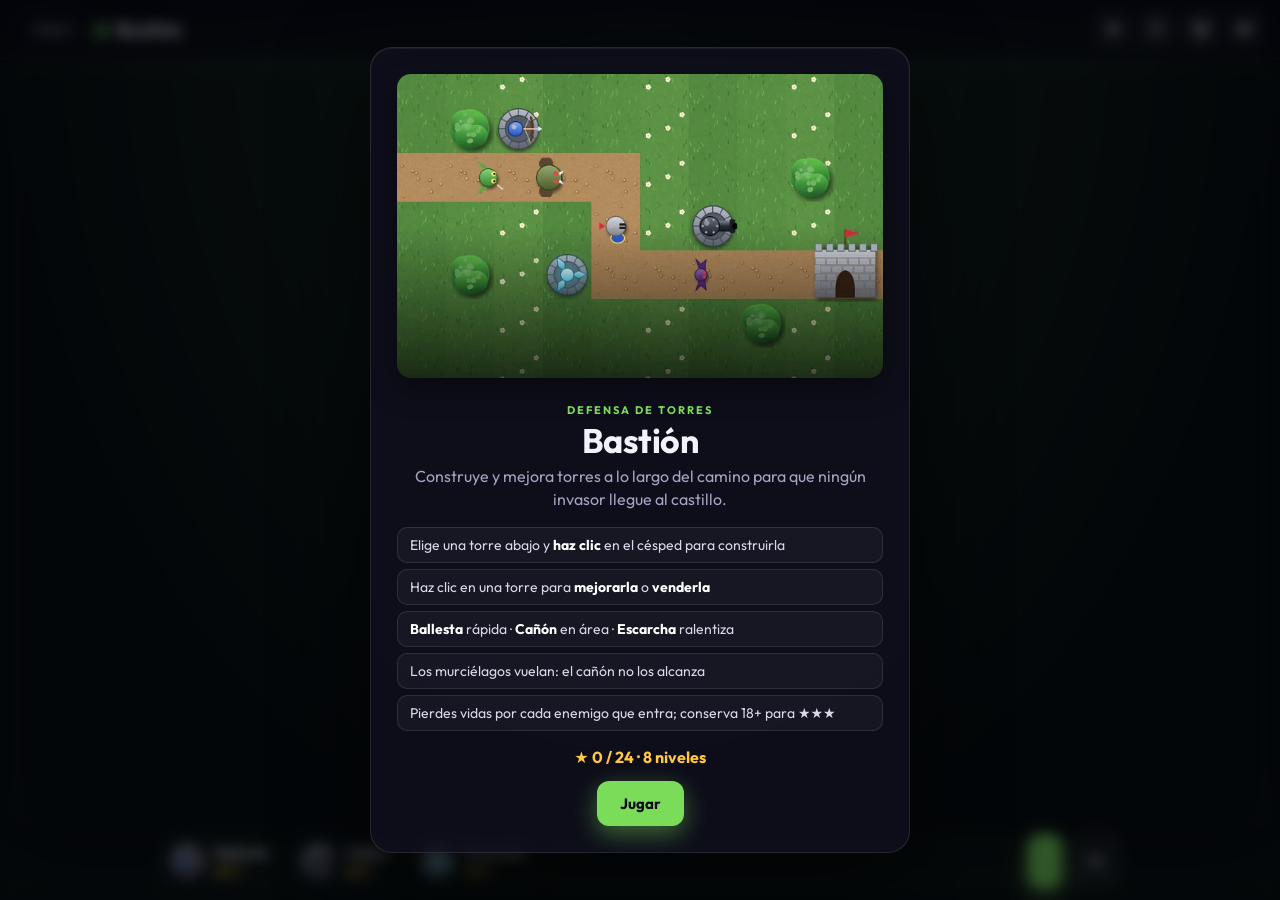
==== games/bastion.html @ b1f04f01 "Arcade 12: 12 juegos HTML con arte WebP y niveles" ====
<!doctype html>
<html lang="es">
<head>
<meta charset="utf-8">
<meta name="viewport" content="width=device-width,initial-scale=1">
<title>Bastión</title>
<link rel="preconnect" href="https://fonts.googleapis.com"><link rel="preconnect" href="https://fonts.gstatic.com" crossorigin>
<link href="https://fonts.googleapis.com/css2?family=Outfit:wght@400;600;700;800&display=swap" rel="stylesheet">
<link rel="stylesheet" href="../shared/style.css">
<style>
body{background:radial-gradient(ellipse at top,#1d3a24,#07110a 70%)}
.bar{display:flex;gap:10px;align-items:stretch;flex-wrap:wrap;justify-content:center;max-width:960px;width:100%}
.tw{display:flex;align-items:center;gap:8px;padding:6px 12px 6px 6px;border-radius:12px;border:1px solid var(--line);background:rgba(10,20,12,.85);color:#fff;cursor:pointer;transition:.15s;text-align:left}
.tw img{width:40px;height:40px;background:url(../assets/bastion/base.webp) center/contain no-repeat}
.tw b{display:block;font-size:14px}.tw small{color:var(--gold);font-weight:700}
.tw:hover{border-color:var(--accent)}.tw.on{border-color:var(--accent);background:color-mix(in srgb,var(--accent) 22%,#0a140c)}
.tw:disabled{opacity:.4;cursor:not-allowed}
.info{flex:1;min-width:200px;display:flex;align-items:center;gap:8px;padding:6px 12px;border-radius:12px;border:1px solid var(--line);background:rgba(10,20,12,.85);font-size:14px;color:var(--muted)}
.info .btn{padding:8px 12px;font-size:13px}
.wave{padding:8px 16px}
</style>
</head>
<body>
<div id="app"></div>
<script src="../shared/engine.js"></script>
<script>
'use strict';
const T = 64, CW = 15, CH = 9, W = CW * T, H = CH * T;
const A = '../assets/bastion/';
const PATHS = [
  [[-1, 4], [15, 4]],
  [[-1, 1], [5, 1], [5, 7], [10, 7], [10, 2], [15, 2]],
  [[3, -1], [3, 6], [8, 6], [8, 2], [12, 2], [12, 9]],
  [[-1, 7], [2, 7], [2, 1], [7, 1], [7, 5], [12, 5], [12, 1], [15, 1]],
  [[-1, 2], [11, 2], [11, 6], [3, 6], [3, 9]],
  [[7, -1], [7, 3], [2, 3], [2, 7], [12, 7], [12, 4], [15, 4]],
  [[-1, 0], [13, 0], [13, 7], [1, 7], [1, 2], [10, 2], [10, 5], [5, 5]],
  [[-1, 4], [3, 4], [3, 1], [6, 1], [6, 7], [9, 7], [9, 1], [12, 1], [12, 7], [15, 7]]
];
const TW = {
  arrow: { name: 'Ballesta', img: 't0', cost: [50, 60, 90], dmg: [12, 20, 32], rate: [.55, .47, .4], range: [150, 165, 182], desc: 'Rápida. Débil contra caballeros.' },
  cannon: { name: 'Cañón', img: 't1', cost: [80, 90, 130], dmg: [34, 56, 88], rate: [1.5, 1.35, 1.2], range: [135, 148, 162], splash: [55, 65, 76], desc: 'Daño en área. No alcanza voladores.' },
  frost: { name: 'Escarcha', img: 't2', cost: [70, 80, 110], dmg: [5, 9, 14], rate: [1, .9, .8], range: [125, 140, 156], slow: [.45, .55, .65], desc: 'Ralentiza a los enemigos.' }
};
const EN = {
  goblin: { hp: 40, sp: 72, reward: 6, r: 12, img: 'goblin' },
  orc: { hp: 125, sp: 46, reward: 13, r: 15, img: 'orc' },
  knight: { hp: 95, sp: 56, reward: 14, r: 13, img: 'knight', armor: .5 },
  bat: { hp: 34, sp: 100, reward: 8, r: 10, img: 'bat', fly: true },
  chief: { hp: 900, sp: 34, reward: 120, r: 22, img: 'orc' }
};
const P = new Engine.Particles();
let S = null, ui = {};

const G = Engine.create({
  id: 'bastion', title: 'Bastión', genre: 'Defensa de torres', accent: '#7bdc5a',
  tagline: 'Construye y mejora torres a lo largo del camino para que ningún invasor llegue al castillo.',
  help: ['Elige una torre abajo y <b>haz clic</b> en el césped para construirla', 'Haz clic en una torre para <b>mejorarla</b> o <b>venderla</b>', '<b>Ballesta</b> rápida · <b>Cañón</b> en área · <b>Escarcha</b> ralentiza', 'Los murciélagos vuelan: el cañón no los alcanza', 'Pierdes vidas por cada enemigo que entra; conserva 18+ para ★★★'],
  levels: PATHS.length,
  assets: { g0: A + 'grass0.webp', g1: A + 'grass1.webp', g2: A + 'grass2.webp', path: A + 'path.webp', tree: A + 'tree.webp', rock: A + 'rock.webp', base: A + 'base.webp',
    t0: A + 'tower_arrow.webp', t1: A + 'tower_cannon.webp', t2: A + 'tower_frost.webp', goblin: A + 'goblin.webp', orc: A + 'orc.webp', knight: A + 'knight.webp', bat: A + 'bat.webp', castle: A + 'castle.webp', portal: A + 'portal.webp' },
  onLevel: load,
  onReady(g) {
    g.canvas(W, H);
    buildUI();
    g.fit();
    g.loop(update, render);
    g.cv.addEventListener('pointermove', e => { if (S) S.hover = cell(e); });
    g.cv.addEventListener('pointerleave', () => { if (S) S.hover = null; });
    g.cv.addEventListener('pointerdown', click);
    addEventListener('keydown', e => {
      if (!S) return;
      if (e.key === '1') pick('arrow'); if (e.key === '2') pick('cannon'); if (e.key === '3') pick('frost');
      if (e.code === 'Space') { e.preventDefault(); nextWave(); }
      if (e.key === 'u' || e.key === 'U') upgrade(); if (e.key === 'v' || e.key === 'V') sell();
    });
  }
});

function buildUI() {
  const bar = document.createElement('div'); bar.className = 'bar';
  ui.tw = {};
  for (const [k, t] of Object.entries(TW)) {
    const b = document.createElement('button'); b.className = 'tw';
    b.innerHTML = `<img src="${A}${['tower_arrow', 'tower_cannon', 'tower_frost'][['arrow', 'cannon', 'frost'].indexOf(k)]}.webp" alt=""><span><b>${t.name}</b><small>● ${t.cost[0]}</small></span>`;
    b.title = t.desc; b.onclick = () => pick(k);
    ui.tw[k] = b; bar.append(b);
  }
  ui.info = document.createElement('div'); ui.info.className = 'info';
  ui.wave = document.createElement('button'); ui.wave.className = 'btn primary wave'; ui.wave.onclick = nextWave;
  ui.speed = document.createElement('button'); ui.speed.className = 'btn wave'; ui.speed.textContent = '1×';
  ui.speed.onclick = () => { if (S) { S.fast = !S.fast; ui.speed.textContent = S.fast ? '2×' : '1×'; G.sfx('click'); } };
  bar.append(ui.info, ui.wave, ui.speed);
  G.stage.append(bar);
}
function pick(k) { if (!S) return; S.placing = S.placing === k ? null : k; S.sel = null; G.sfx('click'); refresh(); }

function load(n) {
  const raw = PATHS[n - 1].map(([x, y]) => [x * T + T / 2, y * T + T / 2]);
  const grid = Array.from({ length: CH }, () => new Array(CW).fill(0));
  const pts = PATHS[n - 1];
  for (let i = 0; i < pts.length - 1; i++) {
    let [x, y] = pts[i]; const [x2, y2] = pts[i + 1];
    const dx = Math.sign(x2 - x), dy = Math.sign(y2 - y);
    for (;;) { if (x >= 0 && y >= 0 && x < CW && y < CH) grid[y][x] = 1; if (x === x2 && y === y2) break; x += dx; y += dy; }
  }
  const segs = []; let total = 0;
  for (let i = 0; i < raw.length - 1; i++) { const len = Math.hypot(raw[i + 1][0] - raw[i][0], raw[i + 1][1] - raw[i][1]); segs.push({ a: raw[i], b: raw[i + 1], len, at: total }); total += len; }
  const rnd = Engine.rng(n * 131);
  const deco = [];
  for (let k = 0; k < 14; k++) { const x = (rnd() * CW) | 0, y = (rnd() * CH) | 0; if (grid[y][x] === 0) { grid[y][x] = 2; deco.push({ x, y, img: rnd() < .7 ? 'tree' : 'rock' }); } }
  const inMap = pts.filter(([x, y]) => x >= 0 && y >= 0 && x < CW && y < CH);
  const last = pts[pts.length - 1], prev = pts[pts.length - 2];
  let end = [Engine.clamp(last[0], 0, CW - 1), Engine.clamp(last[1], 0, CH - 1)];
  const first = pts[0];
  const start = [Engine.clamp(first[0], 0, CW - 1), Engine.clamp(first[1], 0, CH - 1)];
  S = {
    n, grid, segs, total, deco, start, end, towers: [], enemies: [], shots: [], gold: 220, lives: 20,
    wave: 0, waves: 5 + n, queue: [], spawnT: 0, countdown: -1, placing: null, sel: null, hover: null, fast: false, t: 0, kills: 0
  };
  void inMap; void prev;
  P.clear(); hud(); refresh();
}
function hud() { G.hud({ Nivel: `${S.n}/${PATHS.length}`, Oleada: `${S.wave}/${S.waves}`, Vidas: S.lives, Oro: S.gold }); }
function refresh() {
  if (!S) return;
  for (const [k, b] of Object.entries(ui.tw)) { b.classList.toggle('on', S.placing === k); b.disabled = S.gold < TW[k].cost[0]; }
  const t = S.sel;
  if (t) {
    const d = TW[t.kind], up = t.lvl < 2 ? d.cost[t.lvl + 1] : null, refund = Math.floor(t.spent * .7);
    ui.info.innerHTML = `<span><b style="color:#fff">${d.name}</b> · Nivel ${t.lvl + 1}</span>`;
    const ub = document.createElement('button'); ub.className = 'btn primary'; ub.textContent = up ? `Mejorar ● ${up}` : 'Nivel máximo'; ub.disabled = !up || S.gold < up; ub.onclick = upgrade;
    const sb = document.createElement('button'); sb.className = 'btn'; sb.textContent = `Vender +${refund}`; sb.onclick = sell;
    ui.info.append(ub, sb);
  } else if (S.placing) ui.info.textContent = TW[S.placing].desc + ' Haz clic en el césped.';
  else ui.info.textContent = 'Elige una torre (1 · 2 · 3) o selecciona una existente.';
  const busy = S.queue.length > 0;
  ui.wave.disabled = busy || S.wave >= S.waves;
  ui.wave.textContent = S.wave >= S.waves ? 'Última oleada' : busy ? 'Oleada en curso…' : `▶ Oleada ${S.wave + 1}${S.countdown > 0 ? ` (${Math.ceil(S.countdown)})` : ''}`;
}
function cell(e) { const p = G.pos(e); const x = Math.floor(p.x / T), y = Math.floor(p.y / T); return x >= 0 && y >= 0 && x < CW && y < CH ? { x, y } : null; }
function click(e) {
  if (!S || !G.playing || G.paused) return;
  const c = cell(e); if (!c) return;
  const tw = S.towers.find(t => t.x === c.x && t.y === c.y);
  if (tw) { S.sel = tw; S.placing = null; G.sfx('click'); refresh(); return; }
  if (S.placing) {
    const d = TW[S.placing];
    if (S.grid[c.y][c.x] !== 0) { G.sfx('error'); return; }
    if (S.gold < d.cost[0]) { G.sfx('error'); G.toast('Oro insuficiente'); return; }
    S.gold -= d.cost[0];
    const t = { kind: S.placing, x: c.x, y: c.y, lvl: 0, cd: 0, ang: -Math.PI / 2, spent: d.cost[0], pop: 1 };
    S.towers.push(t); S.grid[c.y][c.x] = 3; G.sfx('power');
    P.burst(c.x * T + 32, c.y * T + 32, 16, { color: ['#d9d2c0', '#ffffff'], speed: 140, life: .5 });
    if (S.gold < d.cost[0]) S.placing = null;
    hud(); refresh(); return;
  }
  S.sel = null; refresh();
}
function upgrade() {
  const t = S && S.sel; if (!t || t.lvl >= 2) return;
  const c = TW[t.kind].cost[t.lvl + 1]; if (S.gold < c) { G.sfx('error'); return; }
  S.gold -= c; t.spent += c; t.lvl++; t.pop = 1; G.sfx('power');
  P.burst(t.x * T + 32, t.y * T + 32, 20, { color: ['#ffd84d', '#ffffff'], speed: 180 });
  hud(); refresh();
}
function sell() {
  const t = S && S.sel; if (!t) return;
  S.gold += Math.floor(t.spent * .7); S.towers = S.towers.filter(o => o !== t); S.grid[t.y][t.x] = 0; S.sel = null; G.sfx('coin'); hud(); refresh();
}
function nextWave() {
  if (!S || !G.playing || S.queue.length || S.wave >= S.waves) return;
  const i = S.wave, n = S.n;
  const hpK = 1 + (n - 1) * .17 + i * .15;
  const q = [];
  const add = (k, c, gap) => { for (let j = 0; j < c; j++) q.push({ k, gap }); };
  add('goblin', 6 + i * 2, .75);
  if (i >= 2) add('orc', Math.floor(i / 2) + (n > 2 ? 1 : 0), 1.1);
  if (n >= 3 && i >= 3) add('knight', i - 2, .9);
  if (n >= 4 && i % 2 === 1) add('bat', 3 + i, .45);
  if (n >= 5 && i === S.waves - 1) add('chief', 1, 2);
  // mezcla parcial para variedad
  for (let j = q.length - 1; j > 0; j--) if (Math.random() < .35) { const r = (Math.random() * (j + 1)) | 0; [q[j], q[r]] = [q[r], q[j]]; }
  q.forEach(o => o.hpK = hpK);
  if (S.countdown > 0 && S.wave > 0) { const bonus = Math.ceil(S.countdown) * 2; S.gold += bonus; P.text(W / 2, 60, `+${bonus} oro por adelantar`, { color: '#ffd84d' }); }
  S.queue = q; S.spawnT = 0; S.wave++; S.countdown = -1;
  G.sfx('power'); G.toast(`Oleada ${S.wave} de ${S.waves}`); hud(); refresh();
}
function posAt(d) {
  for (const s of S.segs) if (d <= s.at + s.len) { const k = (d - s.at) / s.len; return [s.a[0] + (s.b[0] - s.a[0]) * k, s.a[1] + (s.b[1] - s.a[1]) * k, Math.atan2(s.b[1] - s.a[1], s.b[0] - s.a[0])]; }
  const s = S.segs[S.segs.length - 1]; return [s.b[0], s.b[1], 0];
}
function damage(e, dmg, kind) {
  if (e.dead) return;
  if (kind === 'arrow' && e.armor) dmg *= (1 - e.armor);
  e.hp -= dmg; e.hit = .1;
  if (e.hp <= 0) {
    e.dead = true; S.gold += e.reward; S.kills++;
    P.burst(e.x, e.y, 12, { color: e.k === 'bat' ? ['#7a3fb0', '#ff3d6e'] : ['#7bdc5a', '#3a2a1a', '#ffffff'], speed: 160, life: .5 });
    P.text(e.x, e.y - 14, '+' + e.reward, { color: '#ffd84d', size: 15, rise: 40 });
    G.Sound.tone(700, .05, { type: 'square', vol: .04 }); hud(); refresh();
  }
}

function update(dt) {
  if (S.fast) dt *= 2;
  S.t += dt;
  // generación
  if (S.queue.length) {
    S.spawnT -= dt;
    if (S.spawnT <= 0) {
      const o = S.queue.shift(), b = EN[o.k];
      S.enemies.push({ k: o.k, hp: b.hp * o.hpK, max: b.hp * o.hpK, sp: b.sp, reward: b.reward, r: b.r, armor: b.armor || 0, fly: !!b.fly, d: 0, x: 0, y: 0, ang: 0, slow: 0, slowT: 0, hit: 0 });
      S.spawnT = o.gap; if (!S.queue.length) refresh();
    }
  } else if (!S.enemies.length && S.wave > 0) {
    if (S.wave >= S.waves) {
      if (!S.ended) {
        S.ended = true;
        const stars = S.lives >= 18 ? 3 : S.lives >= 10 ? 2 : 1;
        setTimeout(() => G.win(stars, [['Vidas', `${S.lives}/20`], ['Derrotados', S.kills], ['Oro', S.gold]], S.lives * 100 + S.gold), 600);
      }
    } else if (S.countdown < 0) { S.countdown = 12; S.gold += 25 + S.wave * 5; hud(); G.toast(`Oleada superada · +${25 + S.wave * 5} oro`); refresh(); }
  }
  if (S.countdown > 0) { const before = Math.ceil(S.countdown); S.countdown -= dt; if (Math.ceil(S.countdown) !== before) refresh(); if (S.countdown <= 0) nextWave(); }
  // enemigos
  for (const e of S.enemies) {
    e.slowT -= dt; if (e.slowT <= 0) e.slow = 0;
    e.hit = Math.max(0, e.hit - dt);
    e.d += e.sp * (1 - e.slow) * dt;
    const [x, y, a] = posAt(e.d); e.x = x; e.y = y; e.ang = a;
    if (e.d >= S.total) {
      e.dead = true; e.escaped = true;
      S.lives -= e.k === 'chief' ? 5 : 1; G.sfx('hit'); hud();
      if (S.lives <= 0) { S.lives = 0; G.lose('El castillo ha caído', [['Oleada', `${S.wave}/${S.waves}`], ['Derrotados', S.kills]]); return; }
    }
  }
  S.enemies = S.enemies.filter(e => !e.dead);
  // torres
  for (const t of S.towers) {
    const d = TW[t.kind], cx = t.x * T + 32, cy = t.y * T + 32, rng = d.range[t.lvl];
    t.cd -= dt; t.pop = Math.max(0, t.pop - dt * 3);
    let best = null;
    for (const e of S.enemies) {
      if (t.kind === 'cannon' && e.fly) continue;
      if (Math.hypot(e.x - cx, e.y - cy) <= rng && (!best || e.d > best.d)) best = e;
    }
    if (!best) continue;
    const want = Math.atan2(best.y - cy, best.x - cx);
    let da = want - t.ang; while (da > Math.PI) da -= Math.PI * 2; while (da < -Math.PI) da += Math.PI * 2;
    t.ang += da * Math.min(1, dt * 14);
    if (t.cd <= 0 && Math.abs(da) < .5) {
      t.cd = d.rate[t.lvl];
      const mx = cx + Math.cos(t.ang) * 26, my = cy + Math.sin(t.ang) * 26;
      if (t.kind === 'arrow') { S.shots.push({ k: 'arrow', x: mx, y: my, tg: best, sp: 620, dmg: d.dmg[t.lvl] }); G.Sound.tone(900, .04, { type: 'triangle', vol: .04 }); }
      if (t.kind === 'frost') { S.shots.push({ k: 'frost', x: mx, y: my, tg: best, sp: 420, dmg: d.dmg[t.lvl], slow: d.slow[t.lvl] }); G.Sound.tone(1400, .08, { vol: .04, slide: .6 }); }
      if (t.kind === 'cannon') {
        const lead = .55; const [px, py] = posAt(best.d + best.sp * (1 - best.slow) * lead);
        S.shots.push({ k: 'ball', x: mx, y: my, sx: mx, sy: my, tx: px, ty: py, t: 0, dur: lead, dmg: d.dmg[t.lvl], splash: d.splash[t.lvl] });
        G.Sound.noise(.15, { vol: .12, freq: 300 });
      }
    }
  }
  // proyectiles
  for (const s of S.shots) {
    if (s.k === 'ball') {
      s.t += dt; const k = Math.min(1, s.t / s.dur);
      s.x = s.sx + (s.tx - s.sx) * k; s.y = s.sy + (s.ty - s.sy) * k; s.z = Math.sin(k * Math.PI) * 40;
      if (k >= 1) {
        s.dead = true; G.Sound.noise(.25, { vol: .18, freq: 220 });
        P.burst(s.x, s.y, 16, { color: ['#ffb347', '#5a4a3a', '#ffffff'], speed: 160, life: .45 });
        for (const e of S.enemies) if (!e.fly && Math.hypot(e.x - s.x, e.y - s.y) <= s.splash) damage(e, s.dmg, 'cannon');
      }
      continue;
    }
    const tg = s.tg; const tx = tg.x, ty = tg.y;
    const dx = tx - s.x, dy = ty - s.y, dist = Math.hypot(dx, dy);
    s.ang = Math.atan2(dy, dx);
    if (dist < s.sp * dt + 6 || tg.dead) {
      s.dead = true;
      if (tg.dead) continue;
      if (s.k === 'arrow') damage(tg, s.dmg, 'arrow');
      else {
        P.burst(tx, ty, 8, { color: ['#bff9ff', '#ffffff'], speed: 100, life: .4 });
        for (const e of S.enemies) if (Math.hypot(e.x - tx, e.y - ty) <= 46) { damage(e, s.dmg, 'frost'); e.slow = Math.max(e.slow, s.slow); e.slowT = 1.6; }
      }
    } else { s.x += dx / dist * s.sp * dt; s.y += dy / dist * s.sp * dt; }
  }
  S.shots = S.shots.filter(s => !s.dead);
  P.update(dt);
}

function render() {
  const ctx = G.ctx, a = G.assets; if (!ctx || !S) return;
  const t = performance.now() / 1000;
  for (let y = 0; y < CH; y++) for (let x = 0; x < CW; x++) {
    const v = S.grid[y][x];
    ctx.drawImage(v === 1 ? a.path : a['g' + ((x * 7 + y * 13) % 5 === 0 ? 2 : (x + y) % 2)], x * T, y * T, T, T);
  }
  // bordes del camino
  ctx.strokeStyle = 'rgba(60,40,20,.35)'; ctx.lineWidth = 3;
  for (let y = 0; y < CH; y++) for (let x = 0; x < CW; x++) if (S.grid[y][x] === 1) {
    const o = (xx, yy) => xx < 0 || yy < 0 || xx >= CW || yy >= CH || S.grid[yy][xx] === 1;
    ctx.beginPath();
    if (!o(x, y - 1)) { ctx.moveTo(x * T, y * T + 1); ctx.lineTo(x * T + T, y * T + 1); }
    if (!o(x, y + 1)) { ctx.moveTo(x * T, y * T + T - 1); ctx.lineTo(x * T + T, y * T + T - 1); }
    if (!o(x - 1, y)) { ctx.moveTo(x * T + 1, y * T); ctx.lineTo(x * T + 1, y * T + T); }
    if (!o(x + 1, y)) { ctx.moveTo(x * T + T - 1, y * T); ctx.lineTo(x * T + T - 1, y * T + T); }
    ctx.stroke();
  }
  ctx.save(); ctx.translate(S.start[0] * T + 32, S.start[1] * T + 32); ctx.rotate(t); ctx.drawImage(a.portal, -32, -32, 64, 64); ctx.restore();
  for (const d of S.deco) ctx.drawImage(a[d.img], d.x * T + (d.img === 'rock' ? 8 : 0), d.y * T + (d.img === 'rock' ? 8 : 0), d.img === 'rock' ? 48 : 64, d.img === 'rock' ? 48 : 64);
  // rango
  const showRange = (cx, cy, r, ok = true) => { ctx.fillStyle = ok ? 'rgba(255,255,255,.08)' : 'rgba(255,60,60,.12)'; ctx.strokeStyle = ok ? 'rgba(255,255,255,.5)' : 'rgba(255,80,80,.6)'; ctx.lineWidth = 2; ctx.setLineDash([6, 6]); ctx.beginPath(); ctx.arc(cx, cy, r, 0, 6.283); ctx.fill(); ctx.stroke(); ctx.setLineDash([]); };
  if (S.sel) showRange(S.sel.x * T + 32, S.sel.y * T + 32, TW[S.sel.kind].range[S.sel.lvl]);
  for (const tw of S.towers) {
    const cx = tw.x * T + 32, cy = tw.y * T + 32, sc = 1 + tw.pop * .15;
    ctx.save(); ctx.translate(cx, cy); ctx.scale(sc, sc);
    ctx.drawImage(a.base, -32, -32, 64, 64);
    ctx.rotate(tw.ang); ctx.drawImage(a[TW[tw.kind].img], -32, -32, 64, 64); ctx.restore();
    for (let i = 0; i <= tw.lvl; i++) { ctx.fillStyle = '#ffd84d'; ctx.beginPath(); ctx.arc(cx - 10 + i * 10, cy + 27, 3.5, 0, 6.283); ctx.fill(); ctx.strokeStyle = '#5b3416'; ctx.lineWidth = 1; ctx.stroke(); }
    if (S.sel === tw) { ctx.strokeStyle = '#ffd84d'; ctx.lineWidth = 2.5; ctx.strokeRect(tw.x * T + 3, tw.y * T + 3, T - 6, T - 6); }
  }
  ctx.drawImage(a.castle, S.end[0] * T - 16, S.end[1] * T - 30, 96, 96);
  for (const e of S.enemies) {
    const b = EN[e.k], sz = e.k === 'chief' ? 64 : e.k === 'orc' ? 46 : 40;
    ctx.save(); ctx.translate(e.x, e.y + (e.fly ? Math.sin(t * 10 + e.d) * 3 : 0)); ctx.rotate(e.ang);
    if (e.fly) { ctx.scale(1, .8 + Math.abs(Math.sin(t * 16)) * .4); }
    ctx.drawImage(a[b.img], -sz / 2, -sz / 2, sz, sz);
    if (e.slow > 0) { ctx.globalCompositeOperation = 'source-atop'; ctx.fillStyle = 'rgba(120,220,255,.45)'; ctx.fillRect(-sz / 2, -sz / 2, sz, sz); }
    ctx.restore();
    if (e.hp < e.max) {
      const w = sz * .8; ctx.fillStyle = 'rgba(0,0,0,.6)'; ctx.fillRect(e.x - w / 2, e.y - sz / 2 - 8, w, 5);
      ctx.fillStyle = e.hp / e.max > .5 ? '#5cff6a' : e.hp / e.max > .25 ? '#ffd84d' : '#ff4f4f'; ctx.fillRect(e.x - w / 2, e.y - sz / 2 - 8, w * Math.max(0, e.hp / e.max), 5);
    }
  }
  for (const s of S.shots) {
    if (s.k === 'arrow') { ctx.save(); ctx.translate(s.x, s.y); ctx.rotate(s.ang); ctx.strokeStyle = '#e8e2d0'; ctx.lineWidth = 2; ctx.beginPath(); ctx.moveTo(-9, 0); ctx.lineTo(7, 0); ctx.stroke(); ctx.fillStyle = '#cfd5e0'; ctx.beginPath(); ctx.moveTo(10, 0); ctx.lineTo(5, -3); ctx.lineTo(5, 3); ctx.fill(); ctx.restore(); }
    else if (s.k === 'frost') { ctx.fillStyle = '#bff9ff'; ctx.shadowColor = '#2ee6ff'; ctx.shadowBlur = 12; ctx.beginPath(); ctx.arc(s.x, s.y, 5, 0, 6.283); ctx.fill(); ctx.shadowBlur = 0; }
    else { ctx.fillStyle = 'rgba(0,0,0,.3)'; ctx.beginPath(); ctx.ellipse(s.x, s.y + 4, 6, 3, 0, 0, 6.283); ctx.fill(); ctx.fillStyle = '#1d2028'; ctx.beginPath(); ctx.arc(s.x, s.y - s.z, 6.5, 0, 6.283); ctx.fill(); ctx.fillStyle = '#6b7280'; ctx.beginPath(); ctx.arc(s.x - 2, s.y - s.z - 2, 2, 0, 6.283); ctx.fill(); }
  }
  if (S.placing && S.hover) {
    const { x, y } = S.hover, ok = S.grid[y][x] === 0;
    showRange(x * T + 32, y * T + 32, TW[S.placing].range[0], ok);
    ctx.globalAlpha = .7; ctx.drawImage(a.base, x * T, y * T, T, T); ctx.drawImage(a[TW[S.placing].img], x * T, y * T, T, T); ctx.globalAlpha = 1;
  }
  P.draw(ctx);
  if (S.wave === 0 && !S.queue.length && G.playing) {
    ctx.fillStyle = 'rgba(0,0,0,.55)'; ctx.beginPath(); ctx.roundRect(W / 2 - 230, 14, 460, 40, 12); ctx.fill();
    ctx.fillStyle = '#fff'; ctx.font = '700 16px Outfit, sans-serif'; ctx.textAlign = 'center';
    ctx.fillText('Construye torres y pulsa «Oleada 1» (o Espacio) cuando estés listo', W / 2, 40);
  }
}
</script>
</body>
</html>
---- shared/style.css ----
:root{
  --accent:#7c5cff; --bg:#07070f; --panel:rgba(16,16,30,.86); --line:rgba(255,255,255,.1);
  --text:#f2f2fa; --muted:#a3a3c2; --good:#3dff9a; --bad:#ff4f6d; --gold:#ffc83d;
}
*{box-sizing:border-box}
html,body{margin:0;height:100%}
body{background:var(--bg) center/cover no-repeat fixed;color:var(--text);font-family:'Outfit',system-ui,-apple-system,'Segoe UI',sans-serif;overflow:hidden;-webkit-user-select:none;user-select:none;-webkit-tap-highlight-color:transparent}
#app{display:flex;flex-direction:column;height:100vh;height:100dvh}
button{font-family:inherit}

/* barra superior */
.topbar{display:flex;align-items:center;gap:12px;padding:10px 16px;background:linear-gradient(180deg,rgba(5,5,12,.88),rgba(5,5,12,.6));backdrop-filter:blur(12px);border-bottom:1px solid var(--line);z-index:5;flex-wrap:wrap}
.back{color:var(--muted);text-decoration:none;font-weight:600;font-size:14px;padding:8px 12px;border-radius:10px;border:1px solid var(--line);transition:.2s}
.back:hover{color:#fff;border-color:var(--accent)}
.title{font-weight:800;font-size:18px;letter-spacing:.3px;white-space:nowrap}
.title::before{content:'';display:inline-block;width:10px;height:10px;border-radius:50%;background:var(--accent);box-shadow:0 0 12px var(--accent);margin-right:10px;vertical-align:middle}
.hud{display:flex;gap:8px;margin-left:auto;flex-wrap:wrap}
.chip{background:rgba(255,255,255,.06);border:1px solid var(--line);border-radius:10px;padding:4px 12px;display:flex;flex-direction:column;align-items:center;min-width:66px;line-height:1.15}
.chip span{font-size:10px;text-transform:uppercase;letter-spacing:1.2px;color:var(--muted)}
.chip b{font-size:16px;font-variant-numeric:tabular-nums}
.tools{display:flex;gap:6px}
.ib{width:38px;height:38px;border-radius:10px;border:1px solid var(--line);background:rgba(255,255,255,.05);color:#fff;display:grid;place-items:center;cursor:pointer;transition:.15s;padding:0}
.ib:hover{border-color:var(--accent);background:rgba(255,255,255,.1)}
.ib svg{width:18px;height:18px}

/* escenario */
.stage{flex:1;display:flex;flex-direction:column;align-items:center;justify-content:center;gap:12px;position:relative;min-height:0;padding:12px}
.stage canvas{border-radius:14px;box-shadow:0 24px 70px rgba(0,0,0,.65),0 0 0 1px var(--line);display:block;touch-action:none;background:rgba(0,0,0,.25)}

/* overlay y paneles */
.overlay{position:fixed;inset:0;display:grid;place-items:center;background:rgba(4,4,10,.62);backdrop-filter:blur(7px);z-index:20;transition:opacity .25s;padding:16px}
.overlay.hidden{opacity:0;pointer-events:none}
.panel{width:min(540px,100%);max-height:calc(100dvh - 32px);overflow:auto;background:var(--panel);border:1px solid var(--line);border-radius:22px;padding:26px;box-shadow:0 30px 90px rgba(0,0,0,.6),inset 0 1px 0 rgba(255,255,255,.06);text-align:center;animation:pop .38s cubic-bezier(.2,1.4,.4,1)}
@keyframes pop{from{transform:scale(.92) translateY(10px);opacity:0}}
.panel h1{margin:2px 0 6px;font-size:34px;line-height:1.05;letter-spacing:-.5px}
.panel h2{margin:0 0 4px;font-size:26px}
.lead{color:var(--muted);margin:0 0 16px;line-height:1.45}
.kicker{display:inline-block;font-size:11px;font-weight:700;letter-spacing:2px;text-transform:uppercase;color:var(--accent);margin-bottom:4px}
.kicker.bad{color:var(--bad)}
.cover{width:100%;aspect-ratio:16/10;object-fit:cover;border-radius:14px;margin-bottom:16px;box-shadow:0 10px 30px rgba(0,0,0,.4)}
.help{list-style:none;padding:0;margin:0 0 16px;text-align:left;display:grid;gap:6px}
.help li{background:rgba(255,255,255,.04);border:1px solid var(--line);border-radius:10px;padding:8px 12px;font-size:14px;color:#d8d8ea}
.help b{color:#fff}
.meta{color:var(--gold);font-weight:700;margin-bottom:14px}
.row{display:flex;gap:10px;justify-content:center;flex-wrap:wrap;margin-top:6px}
.btn{border:1px solid var(--line);background:rgba(255,255,255,.07);color:#fff;font-weight:700;font-size:15px;padding:12px 22px;border-radius:12px;cursor:pointer;transition:.15s}
.btn:hover{background:rgba(255,255,255,.14);transform:translateY(-1px)}
.btn.primary{background:var(--accent);border-color:transparent;color:#0b0b14;box-shadow:0 8px 24px color-mix(in srgb,var(--accent) 45%,transparent)}
.btn.primary:hover{filter:brightness(1.1)}
.levels{display:grid;grid-template-columns:repeat(5,1fr);gap:10px;margin:8px 0 18px}
.lv{aspect-ratio:1;border-radius:14px;border:1px solid var(--line);background:rgba(255,255,255,.06);color:#fff;cursor:pointer;display:flex;flex-direction:column;align-items:center;justify-content:center;gap:2px;transition:.15s}
.lv b{font-size:22px}
.lv small{font-size:12px;color:var(--gold);letter-spacing:1px}
.lv:hover:not(.locked){border-color:var(--accent);transform:translateY(-2px);background:rgba(255,255,255,.1)}
.lv.done{background:color-mix(in srgb,var(--accent) 16%,transparent)}
.lv.locked{opacity:.4;cursor:not-allowed}
.lv.locked small{color:var(--muted)}
.stars{display:flex;justify-content:center;gap:8px;margin:8px 0 14px}
.stars span{font-size:54px;line-height:1;color:rgba(255,255,255,.12);transform:scale(.4);animation:star .5s cubic-bezier(.2,1.6,.4,1) forwards}
.stars span.on{color:var(--gold);text-shadow:0 0 22px rgba(255,200,61,.7)}
@keyframes star{to{transform:scale(1)}}
.stats{display:grid;grid-template-columns:repeat(auto-fit,minmax(110px,1fr));gap:8px;margin:0 0 16px}
.stats div{background:rgba(255,255,255,.05);border:1px solid var(--line);border-radius:12px;padding:8px}
.stats span{display:block;font-size:11px;letter-spacing:1px;text-transform:uppercase;color:var(--muted)}
.stats b{font-size:20px}
.loading{font-size:18px;color:var(--muted);letter-spacing:2px}
.toast{position:fixed;left:50%;top:84px;transform:translate(-50%,-20px);background:rgba(10,10,20,.9);border:1px solid var(--accent);padding:10px 18px;border-radius:12px;font-weight:700;opacity:0;transition:.3s;z-index:15;pointer-events:none}
.toast.show{opacity:1;transform:translate(-50%,0)}

/* controles táctiles */
.touch{position:fixed;bottom:16px;left:0;right:0;display:none;justify-content:space-between;padding:0 16px;z-index:6;pointer-events:none}
.touch .grp{display:flex;gap:12px;pointer-events:auto}
.touch button{width:68px;height:68px;border-radius:50%;border:1px solid rgba(255,255,255,.25);background:rgba(255,255,255,.12);color:#fff;font-size:26px;backdrop-filter:blur(6px);touch-action:none}
.touch button.on{background:color-mix(in srgb,var(--accent) 50%,transparent)}
@media (pointer:coarse){.touch{display:flex}}

@media (max-width:720px){
  .title{font-size:15px}
  .chip{min-width:54px;padding:3px 8px}
  .chip b{font-size:14px}
  .panel h1{font-size:28px}
  .levels{grid-template-columns:repeat(4,1fr)}
}
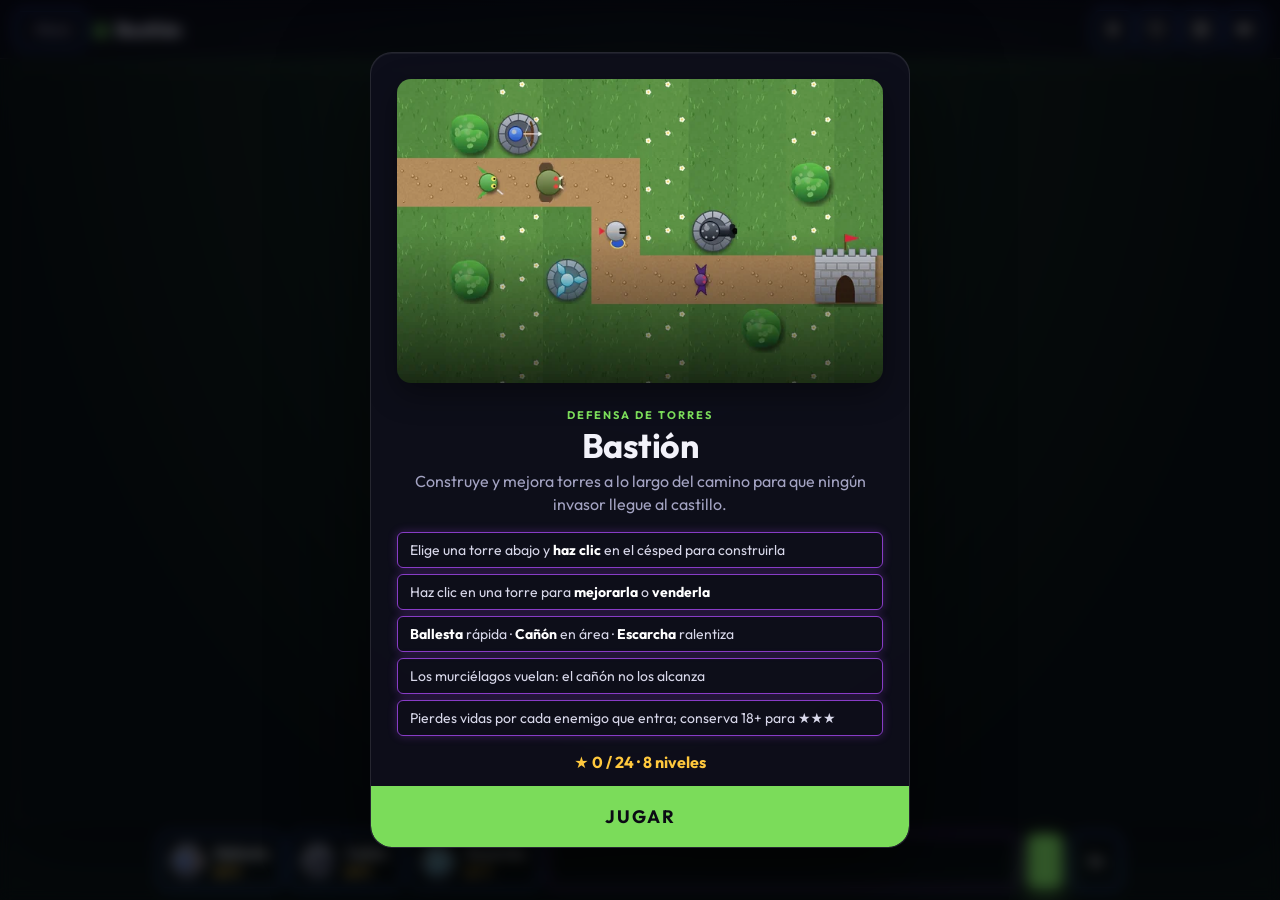
==== commit bfa5e821: "Estilo holográfico: cajas de esquinas rectas con borde neón y botón Jugar a todo el ancho Co-Authore" ====
--- a/games/bastion.html
+++ b/games/bastion.html
@@ -10,12 +10,12 @@
 <style>
 body{background:radial-gradient(ellipse at top,#1d3a24,#07110a 70%)}
 .bar{display:flex;gap:10px;align-items:stretch;flex-wrap:wrap;justify-content:center;max-width:960px;width:100%}
-.tw{display:flex;align-items:center;gap:8px;padding:6px 12px 6px 6px;border-radius:12px;border:1px solid var(--line);background:rgba(10,20,12,.85);color:#fff;cursor:pointer;transition:.15s;text-align:left}
+.tw{display:flex;align-items:center;gap:8px;padding:6px 12px 6px 6px;border-radius:6px;border:1px solid color-mix(in srgb,#4d7cff 80%,transparent);background:transparent;box-shadow:0 0 10px color-mix(in srgb,#4d7cff 30%,transparent);color:#fff;cursor:pointer;transition:.15s;text-align:left}
 .tw img{width:40px;height:40px;background:url(../assets/bastion/base.webp) center/contain no-repeat}
 .tw b{display:block;font-size:14px}.tw small{color:var(--gold);font-weight:700}
-.tw:hover{border-color:var(--accent)}.tw.on{border-color:var(--accent);background:color-mix(in srgb,var(--accent) 22%,#0a140c)}
+.tw:hover{border-color:var(--accent)}.tw.on{border-color:var(--accent);background:transparent;box-shadow:0 0 16px color-mix(in srgb,var(--accent) 55%,transparent)}
 .tw:disabled{opacity:.4;cursor:not-allowed}
-.info{flex:1;min-width:200px;display:flex;align-items:center;gap:8px;padding:6px 12px;border-radius:12px;border:1px solid var(--line);background:rgba(10,20,12,.85);font-size:14px;color:var(--muted)}
+.info{flex:1;min-width:200px;display:flex;align-items:center;gap:8px;padding:6px 12px;border-radius:6px;border:1px solid color-mix(in srgb,#b14dff 75%,transparent);background:transparent;box-shadow:0 0 10px color-mix(in srgb,#b14dff 28%,transparent);font-size:14px;color:var(--muted)}
 .info .btn{padding:8px 12px;font-size:13px}
 .wave{padding:8px 16px}
 </style>
--- a/shared/style.css
+++ b/shared/style.css
@@ -81,3 +81,30 @@
   .panel h1{font-size:28px}
   .levels{grid-template-columns:repeat(4,1fr)}
 }
+
+/* ===== Interfaz holográfica: cajas técnicas con borde neón y fondo invisible ===== */
+:root{
+  --holo:#b14dff;            /* morado neón */
+  --holo-blue:#4d7cff;       /* azul espacial */
+  --holo-line:color-mix(in srgb,var(--holo) 75%,transparent);
+  --holo-line-blue:color-mix(in srgb,var(--holo-blue) 80%,transparent);
+  --holo-glow:0 0 10px color-mix(in srgb,var(--holo) 28%,transparent);
+  --holo-glow-blue:0 0 10px color-mix(in srgb,var(--holo-blue) 30%,transparent);
+  --r-tech:6px;
+}
+/* cajas de información: morado neón */
+.chip,.help li,.stats div{background:transparent;border:1px solid var(--holo-line);border-radius:var(--r-tech);box-shadow:var(--holo-glow)}
+/* cajas de controles: azul espacial */
+.back,.ib,.btn,.lv,.toast{background:transparent;border:1px solid var(--holo-line-blue);border-radius:var(--r-tech);box-shadow:var(--holo-glow-blue)}
+.back:hover,.ib:hover,.btn:hover,.lv:hover:not(.locked){background:transparent;border-color:var(--holo-blue);box-shadow:0 0 16px color-mix(in srgb,var(--holo-blue) 55%,transparent)}
+.lv.done{background:transparent;border-color:var(--holo);box-shadow:var(--holo-glow)}
+.toast{background:transparent;backdrop-filter:blur(6px)}
+.touch button{border-radius:8px;background:transparent;border:1px solid var(--holo-line-blue);box-shadow:var(--holo-glow-blue)}
+.touch button.on{background:transparent;border-color:var(--holo);box-shadow:0 0 18px color-mix(in srgb,var(--holo) 60%,transparent)}
+/* el botón principal mantiene su color sólido */
+.btn.primary{background:var(--accent);border-color:transparent;box-shadow:0 8px 24px color-mix(in srgb,var(--accent) 45%,transparent)}
+.btn.primary:hover{background:var(--accent);filter:brightness(1.1)}
+/* Botón "Jugar": barra larga a todo el ancho inferior de la tarjeta */
+.row.full{display:block;margin:10px -26px -26px}
+.row.full .btn{display:block;width:100%;border-radius:0 0 21px 21px;padding:18px;font-size:18px;letter-spacing:2px;text-transform:uppercase;box-shadow:none}
+.row.full .btn:hover{transform:none}
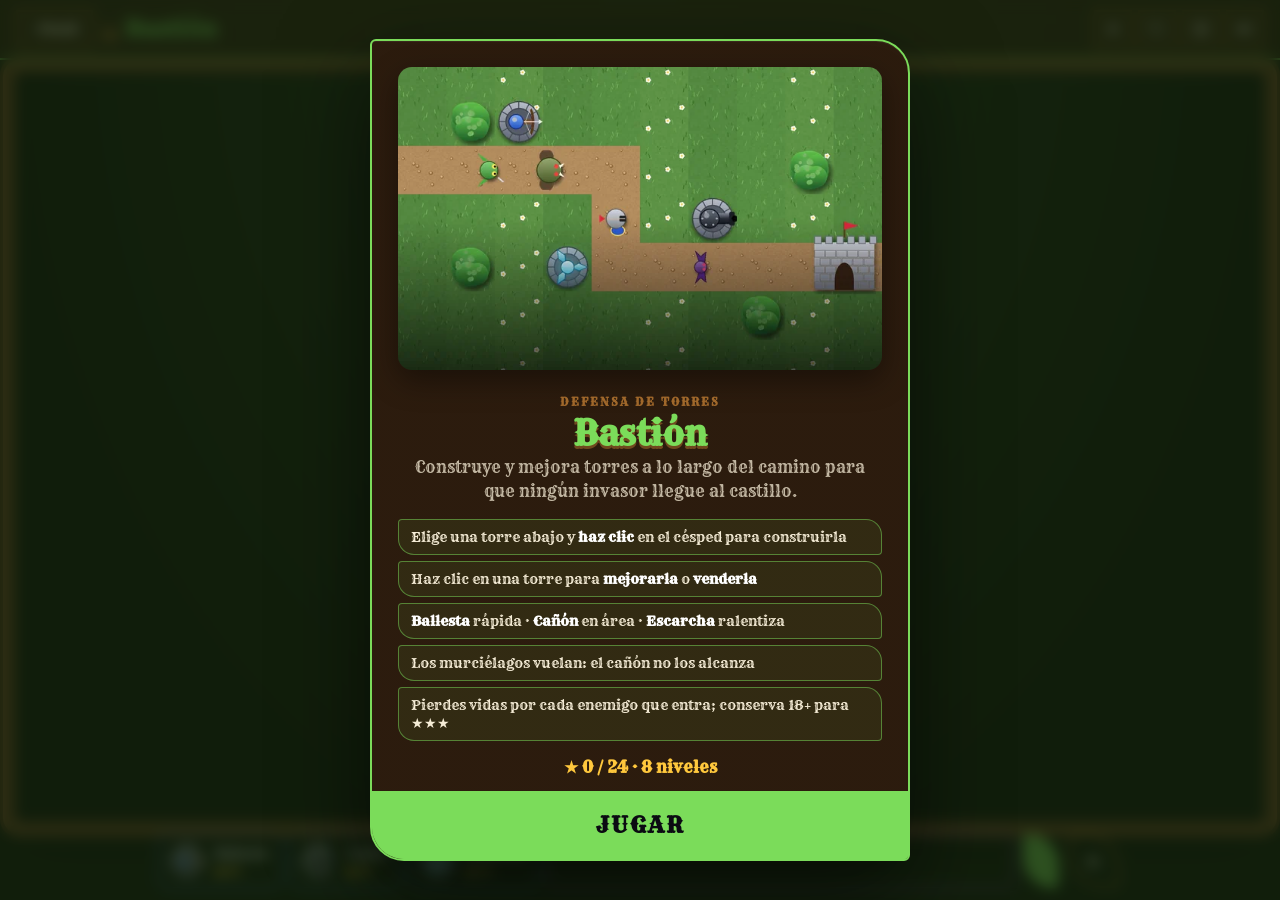
==== commit 294bb40a: "Tema propio por juego: marco, HUD, botones y pantallas de inicio/fin Co-Authored-By: Claude Opus 5.5" ====
--- a/games/bastion.html
+++ b/games/bastion.html
@@ -6,7 +6,7 @@
 <title>Bastión</title>
 <link rel="preconnect" href="https://fonts.googleapis.com"><link rel="preconnect" href="https://fonts.gstatic.com" crossorigin>
 <link href="https://fonts.googleapis.com/css2?family=Outfit:wght@400;600;700;800&display=swap" rel="stylesheet">
-<link rel="stylesheet" href="../shared/style.css">
+<link rel="stylesheet" href="../shared/style.css"><link rel="stylesheet" href="../shared/game-themes.css">
 <style>
 body{background:radial-gradient(ellipse at top,#1d3a24,#07110a 70%)}
 .bar{display:flex;gap:10px;align-items:stretch;flex-wrap:wrap;justify-content:center;max-width:960px;width:100%}
--- a/shared/game-themes.css
+++ b/shared/game-themes.css
@@ -0,0 +1,380 @@
+@import url('https://fonts.googleapis.com/css2?family=Audiowide&family=Caveat+Brush&family=Cinzel:wght@700;900&family=Comfortaa:wght@600;700&family=Henny+Penny&family=Monoton&family=Orbitron:wght@600;800&family=Pirata+One&family=Righteous&family=Rye&family=Titan+One&family=VT323&display=swap');
+/* Temas por juego: marco, HUD, botones y pantallas (paolo). */
+
+/* ---- cripta ---- */
+body[data-g="cripta"]{background-color:#000;background-image:radial-gradient(circle at 50% 30%,#3b2a17,#120b05 75%);background-size:cover;--accent:#ffc23d}
+body[data-g="cripta"] .topbar{background:rgba(38,24,10,.72);border-color:color-mix(in srgb,#ffc23d 45%,transparent);backdrop-filter:blur(6px)}
+body[data-g="cripta"] .title{font-family:'Pirata One';font-size:22px;color:#ffc23d;letter-spacing:.5px}
+body[data-g="cripta"] .title::before{background:#8a5a1f;box-shadow:0 0 12px #8a5a1f;border-radius:0}
+body[data-g="cripta"] .chip{background:color-mix(in srgb,#ffc23d 10%,transparent);border:2px solid #ffc23d;border-radius:4px 16px 4px 16px;box-shadow:none;color:#ffe9b0}
+body[data-g="cripta"] .chip span{color:color-mix(in srgb,#ffe9b0 70%,transparent);font-family:'Pirata One';letter-spacing:1.5px}
+body[data-g="cripta"] .chip b{font-family:'Pirata One';color:#ffe9b0;font-size:18px}
+body[data-g="cripta"] .ib,body[data-g="cripta"] .back{background:rgba(38,24,10,.72);border:2px solid #8a5a1f;color:#ffe9b0;border-radius:0;box-shadow:none}
+body[data-g="cripta"] .ib svg{}
+body[data-g="cripta"] .ib:hover,body[data-g="cripta"] .back:hover{border-color:#ffc23d;background:color-mix(in srgb,#ffc23d 25%,transparent);}
+body[data-g="cripta"] .back{font-family:'Pirata One'}
+body[data-g="cripta"] .stage canvas{border-radius:28px;box-shadow:0 0 0 10px #ffc23d,0 18px 0 10px color-mix(in srgb,#ffc23d 55%,#000),0 30px 60px rgba(0,0,0,.45)}
+body[data-g="cripta"] .overlay{background:color-mix(in srgb,#ffc23d 12%,rgba(0,0,0,.72))}
+body[data-g="cripta"] .panel{background:linear-gradient(rgba(38,24,10,.72),rgba(38,24,10,.72)),#07070c;border:2px solid #ffc23d;border-radius:6px 34px 6px 34px;font-family:'Pirata One';color:#ffe9b0}
+body[data-g="cripta"] .panel h1,body[data-g="cripta"] .panel h2{font-family:'Pirata One';color:#ffc23d;text-shadow:0 3px 0 color-mix(in srgb,#8a5a1f 70%,#000)}
+body[data-g="cripta"] .kicker{color:#8a5a1f;font-family:'Pirata One'}
+body[data-g="cripta"] .lead{color:color-mix(in srgb,#ffe9b0 75%,transparent)}
+body[data-g="cripta"] .help li,body[data-g="cripta"] .stats div{background:color-mix(in srgb,#ffc23d 8%,transparent);border:1px solid color-mix(in srgb,#ffc23d 50%,transparent);border-radius:4px 16px 4px 16px;box-shadow:none;color:#ffe9b0}
+body[data-g="cripta"] .help li{transform:none}
+body[data-g="cripta"] .lv{background:color-mix(in srgb,#8a5a1f 12%,transparent);border:2px solid color-mix(in srgb,#8a5a1f 70%,transparent);border-radius:6px 34px 6px 34px;box-shadow:none;font-family:'Pirata One';color:#ffe9b0}
+body[data-g="cripta"] .lv:hover:not(.locked),body[data-g="cripta"] .lv.done{border-color:#ffc23d;background:color-mix(in srgb,#ffc23d 22%,transparent)}
+body[data-g="cripta"] .btn{background:transparent;border:2px solid #8a5a1f;color:#ffe9b0;border-radius:6px 34px 6px 34px;font-family:'Pirata One';box-shadow:none}
+body[data-g="cripta"] .btn.primary{background:#ffc23d;color:#0b0b12;border-color:#ffc23d;font-family:'Pirata One'}
+body[data-g="cripta"] .row.full .btn{border-radius:0;font-size:22px}
+body[data-g="cripta"] .toast{background:rgba(38,24,10,.72);border:2px solid #ffc23d;font-family:'Pirata One';color:#ffe9b0}
+@media (min-width:721px){
+body[data-g="cripta"] #app{flex-direction:row}
+body[data-g="cripta"] .topbar{flex-direction:column;flex-wrap:nowrap;width:140px;padding:16px 10px;align-items:stretch;border-bottom:0;border-right:2px solid #ffc23d}
+body[data-g="cripta"] .title{white-space:normal;text-align:center;line-height:1.1}
+body[data-g="cripta"] .hud{flex-direction:column;margin:0;gap:10px}
+body[data-g="cripta"] .tools{flex-wrap:wrap;justify-content:center;margin-top:auto;gap:10px}
+body[data-g="cripta"] .back{text-align:center}
+}
+
+/* ---- lunar ---- */
+body[data-g="lunar"]{background-color:#000;background-image:radial-gradient(circle at 80% 10%,#4b2a8a,#0d0620 70%);background-size:cover;--accent:#b47cff}
+body[data-g="lunar"] .topbar{background:rgba(40,20,80,.55);border-color:color-mix(in srgb,#b47cff 45%,transparent);backdrop-filter:blur(6px)}
+body[data-g="lunar"] .title{font-family:'Comfortaa';font-size:22px;color:#b47cff;letter-spacing:.5px}
+body[data-g="lunar"] .title::before{background:#6ee7ff;box-shadow:0 0 12px #6ee7ff;border-radius:50%}
+body[data-g="lunar"] .chip{background:color-mix(in srgb,#b47cff 10%,transparent);border:2px solid #b47cff;border-radius:999px;box-shadow:none;color:#f3ecff}
+body[data-g="lunar"] .chip span{color:color-mix(in srgb,#f3ecff 70%,transparent);font-family:'Comfortaa';letter-spacing:1.5px}
+body[data-g="lunar"] .chip b{font-family:'Comfortaa';color:#f3ecff;font-size:18px}
+body[data-g="lunar"] .ib,body[data-g="lunar"] .back{background:rgba(40,20,80,.55);border:2px solid #6ee7ff;color:#f3ecff;border-radius:50%;box-shadow:none}
+body[data-g="lunar"] .ib svg{}
+body[data-g="lunar"] .ib:hover,body[data-g="lunar"] .back:hover{border-color:#b47cff;background:color-mix(in srgb,#b47cff 25%,transparent);}
+body[data-g="lunar"] .back{font-family:'Comfortaa'}
+body[data-g="lunar"] .stage canvas{border-radius:0;box-shadow:none;outline:0}
+body[data-g="lunar"] .overlay{background:color-mix(in srgb,#b47cff 12%,rgba(0,0,0,.72))}
+body[data-g="lunar"] .panel{background:linear-gradient(rgba(40,20,80,.55),rgba(40,20,80,.55)),#07070c;border:2px solid #b47cff;border-radius:34px;font-family:'Comfortaa';color:#f3ecff}
+body[data-g="lunar"] .panel h1,body[data-g="lunar"] .panel h2{font-family:'Comfortaa';color:#b47cff;text-shadow:0 3px 0 color-mix(in srgb,#6ee7ff 70%,#000)}
+body[data-g="lunar"] .kicker{color:#6ee7ff;font-family:'Comfortaa'}
+body[data-g="lunar"] .lead{color:color-mix(in srgb,#f3ecff 75%,transparent)}
+body[data-g="lunar"] .help li,body[data-g="lunar"] .stats div{background:color-mix(in srgb,#b47cff 8%,transparent);border:1px solid color-mix(in srgb,#b47cff 50%,transparent);border-radius:999px;box-shadow:none;color:#f3ecff}
+body[data-g="lunar"] .help li{transform:none}
+body[data-g="lunar"] .lv{background:color-mix(in srgb,#6ee7ff 12%,transparent);border:2px solid color-mix(in srgb,#6ee7ff 70%,transparent);border-radius:34px;box-shadow:none;font-family:'Comfortaa';color:#f3ecff}
+body[data-g="lunar"] .lv:hover:not(.locked),body[data-g="lunar"] .lv.done{border-color:#b47cff;background:color-mix(in srgb,#b47cff 22%,transparent)}
+body[data-g="lunar"] .btn{background:transparent;border:2px solid #6ee7ff;color:#f3ecff;border-radius:34px;font-family:'Comfortaa';box-shadow:none}
+body[data-g="lunar"] .btn.primary{background:#b47cff;color:#0b0b12;border-color:#b47cff;font-family:'Comfortaa'}
+body[data-g="lunar"] .row.full .btn{border-radius:0;font-size:22px}
+body[data-g="lunar"] .toast{background:rgba(40,20,80,.55);border:2px solid #b47cff;font-family:'Comfortaa';color:#f3ecff}
+body[data-g="lunar"] #app>.topbar{order:2;border-bottom:0;border-top:2px solid #b47cff}
+
+/* ---- nebula ---- */
+body[data-g="nebula"]{background-color:#000;background-image:radial-gradient(ellipse at 30% 20%,#0b3a5a,#02060f 70%);background-size:cover;--accent:#33e1ff}
+body[data-g="nebula"] .topbar{background:rgba(0,30,45,.6);border-color:color-mix(in srgb,#33e1ff 45%,transparent);backdrop-filter:blur(6px)}
+body[data-g="nebula"] .title{font-family:'Orbitron';font-size:22px;color:#33e1ff;letter-spacing:.5px}
+body[data-g="nebula"] .title::before{background:#ff3d6e;box-shadow:0 0 12px #ff3d6e;border-radius:0}
+body[data-g="nebula"] .chip{background:color-mix(in srgb,#33e1ff 10%,transparent);border:2px solid #33e1ff;border-radius:0;clip-path:polygon(10px 0,100% 0,100% calc(100% - 10px),calc(100% - 10px) 100%,0 100%,0 10px);box-shadow:none;color:#dffbff}
+body[data-g="nebula"] .chip span{color:color-mix(in srgb,#dffbff 70%,transparent);font-family:'Orbitron';letter-spacing:1.5px}
+body[data-g="nebula"] .chip b{font-family:'Orbitron';color:#dffbff;font-size:18px}
+body[data-g="nebula"] .ib,body[data-g="nebula"] .back{background:rgba(0,30,45,.6);border:2px solid #ff3d6e;color:#dffbff;border-radius:0;clip-path:polygon(25% 4%,75% 4%,100% 50%,75% 96%,25% 96%,0 50%);box-shadow:none}
+body[data-g="nebula"] .ib svg{}
+body[data-g="nebula"] .ib:hover,body[data-g="nebula"] .back:hover{border-color:#33e1ff;background:color-mix(in srgb,#33e1ff 25%,transparent);}
+body[data-g="nebula"] .back{font-family:'Orbitron'}
+body[data-g="nebula"] .stage canvas{border-radius:2px;box-shadow:0 0 0 2px #33e1ff,0 0 28px #33e1ff,0 0 90px color-mix(in srgb,#33e1ff 45%,transparent)}
+body[data-g="nebula"] .overlay{background:color-mix(in srgb,#33e1ff 12%,rgba(0,0,0,.72))}
+body[data-g="nebula"] .panel{background:linear-gradient(rgba(0,30,45,.6),rgba(0,30,45,.6)),#07070c;border:2px solid #33e1ff;border-radius:0;font-family:'Orbitron';color:#dffbff}
+body[data-g="nebula"] .panel h1,body[data-g="nebula"] .panel h2{font-family:'Orbitron';color:#33e1ff;text-shadow:0 3px 0 color-mix(in srgb,#ff3d6e 70%,#000)}
+body[data-g="nebula"] .kicker{color:#ff3d6e;font-family:'Orbitron'}
+body[data-g="nebula"] .lead{color:color-mix(in srgb,#dffbff 75%,transparent)}
+body[data-g="nebula"] .help li,body[data-g="nebula"] .stats div{background:color-mix(in srgb,#33e1ff 8%,transparent);border:1px solid color-mix(in srgb,#33e1ff 50%,transparent);border-radius:0;clip-path:polygon(10px 0,100% 0,100% calc(100% - 10px),calc(100% - 10px) 100%,0 100%,0 10px);box-shadow:none;color:#dffbff}
+body[data-g="nebula"] .help li{transform:none}
+body[data-g="nebula"] .lv{background:color-mix(in srgb,#ff3d6e 12%,transparent);border:2px solid color-mix(in srgb,#ff3d6e 70%,transparent);border-radius:0;box-shadow:none;font-family:'Orbitron';color:#dffbff}
+body[data-g="nebula"] .lv:hover:not(.locked),body[data-g="nebula"] .lv.done{border-color:#33e1ff;background:color-mix(in srgb,#33e1ff 22%,transparent)}
+body[data-g="nebula"] .btn{background:transparent;border:2px solid #ff3d6e;color:#dffbff;border-radius:0;font-family:'Orbitron';box-shadow:none}
+body[data-g="nebula"] .btn.primary{background:#33e1ff;color:#0b0b12;border-color:#33e1ff;font-family:'Orbitron'}
+body[data-g="nebula"] .row.full .btn{border-radius:0;font-size:22px}
+body[data-g="nebula"] .toast{background:rgba(0,30,45,.6);border:2px solid #33e1ff;font-family:'Orbitron';color:#dffbff}
+body[data-g="nebula"] .topbar{border-bottom:2px solid #33e1ff}
+
+/* ---- gemas ---- */
+body[data-g="gemas"]{background-color:#000;background-image:radial-gradient(circle at 50% 0%,#3a1a6a,#0a0518 70%);background-size:cover;--accent:#2ee6ff}
+body[data-g="gemas"] .topbar{background:rgba(20,10,40,.6);border-color:color-mix(in srgb,#2ee6ff 45%,transparent);backdrop-filter:blur(6px)}
+body[data-g="gemas"] .title{font-family:'Cinzel';font-size:22px;color:#2ee6ff;letter-spacing:.5px}
+body[data-g="gemas"] .title::before{background:#c084fc;box-shadow:0 0 12px #c084fc;border-radius:0}
+body[data-g="gemas"] .chip{background:color-mix(in srgb,#2ee6ff 10%,transparent);border:2px solid #2ee6ff;border-radius:0;clip-path:polygon(12px 0,calc(100% - 12px) 0,100% 50%,calc(100% - 12px) 100%,12px 100%,0 50%);box-shadow:none;color:#f0fbff}
+body[data-g="gemas"] .chip span{color:color-mix(in srgb,#f0fbff 70%,transparent);font-family:'Cinzel';letter-spacing:1.5px}
+body[data-g="gemas"] .chip b{font-family:'Cinzel';color:#f0fbff;font-size:18px}
+body[data-g="gemas"] .ib,body[data-g="gemas"] .back{background:rgba(20,10,40,.6);border:2px solid #c084fc;color:#f0fbff;border-radius:4px;transform:rotate(45deg);box-shadow:none}
+body[data-g="gemas"] .ib svg{transform:rotate(-45deg)}
+body[data-g="gemas"] .ib:hover,body[data-g="gemas"] .back:hover{border-color:#2ee6ff;background:color-mix(in srgb,#2ee6ff 25%,transparent);}
+body[data-g="gemas"] .back{font-family:'Cinzel'}
+body[data-g="gemas"] .stage canvas{border-radius:0;box-shadow:0 0 0 3px #2ee6ff,0 0 0 8px rgba(0,0,0,.6),0 0 0 11px #c084fc}
+body[data-g="gemas"] .overlay{background:color-mix(in srgb,#2ee6ff 12%,rgba(0,0,0,.72))}
+body[data-g="gemas"] .panel{background:linear-gradient(rgba(20,10,40,.6),rgba(20,10,40,.6)),#07070c;border:2px solid #2ee6ff;border-radius:0;font-family:'Cinzel';color:#f0fbff}
+body[data-g="gemas"] .panel h1,body[data-g="gemas"] .panel h2{font-family:'Cinzel';color:#2ee6ff;text-shadow:0 3px 0 color-mix(in srgb,#c084fc 70%,#000)}
+body[data-g="gemas"] .kicker{color:#c084fc;font-family:'Cinzel'}
+body[data-g="gemas"] .lead{color:color-mix(in srgb,#f0fbff 75%,transparent)}
+body[data-g="gemas"] .help li,body[data-g="gemas"] .stats div{background:color-mix(in srgb,#2ee6ff 8%,transparent);border:1px solid color-mix(in srgb,#2ee6ff 50%,transparent);border-radius:0;clip-path:polygon(12px 0,calc(100% - 12px) 0,100% 50%,calc(100% - 12px) 100%,12px 100%,0 50%);box-shadow:none;color:#f0fbff}
+body[data-g="gemas"] .help li{transform:none}
+body[data-g="gemas"] .lv{background:color-mix(in srgb,#c084fc 12%,transparent);border:2px solid color-mix(in srgb,#c084fc 70%,transparent);border-radius:0;box-shadow:none;font-family:'Cinzel';color:#f0fbff}
+body[data-g="gemas"] .lv:hover:not(.locked),body[data-g="gemas"] .lv.done{border-color:#2ee6ff;background:color-mix(in srgb,#2ee6ff 22%,transparent)}
+body[data-g="gemas"] .btn{background:transparent;border:2px solid #c084fc;color:#f0fbff;border-radius:0;font-family:'Cinzel';box-shadow:none}
+body[data-g="gemas"] .btn.primary{background:#2ee6ff;color:#0b0b12;border-color:#2ee6ff;font-family:'Cinzel'}
+body[data-g="gemas"] .row.full .btn{border-radius:0;font-size:22px}
+body[data-g="gemas"] .toast{background:rgba(20,10,40,.6);border:2px solid #2ee6ff;font-family:'Cinzel';color:#f0fbff}
+@media (min-width:721px){
+body[data-g="gemas"] #app{flex-direction:row-reverse}
+body[data-g="gemas"] .topbar{flex-direction:column;flex-wrap:nowrap;width:140px;padding:16px 10px;align-items:stretch;border-bottom:0;border-left:2px solid #2ee6ff}
+body[data-g="gemas"] .title{white-space:normal;text-align:center;line-height:1.1}
+body[data-g="gemas"] .hud{flex-direction:column;margin:0;gap:10px}
+body[data-g="gemas"] .tools{flex-wrap:wrap;justify-content:center;margin-top:auto;gap:10px}
+body[data-g="gemas"] .back{text-align:center}
+}
+
+/* ---- neon ---- */
+body[data-g="neon"]{background-color:#000;background-image:linear-gradient(180deg,#1a0030,#05000a 60%),#05000a;background-size:cover;--accent:#ff3df0}
+body[data-g="neon"] .topbar{background:rgba(25,0,30,.55);border-color:color-mix(in srgb,#ff3df0 45%,transparent);backdrop-filter:blur(6px)}
+body[data-g="neon"] .title{font-family:'Monoton';font-size:22px;color:#ff3df0;letter-spacing:.5px}
+body[data-g="neon"] .title::before{background:#2ef2ff;box-shadow:0 0 12px #2ef2ff;border-radius:0}
+body[data-g="neon"] .chip{background:color-mix(in srgb,#ff3df0 10%,transparent);border:2px solid #ff3df0;border-radius:0;box-shadow:none;color:#ffe6fd}
+body[data-g="neon"] .chip span{color:color-mix(in srgb,#ffe6fd 70%,transparent);font-family:'Audiowide';letter-spacing:1.5px}
+body[data-g="neon"] .chip b{font-family:'Audiowide';color:#ffe6fd;font-size:18px}
+body[data-g="neon"] .ib,body[data-g="neon"] .back{background:rgba(25,0,30,.55);border:2px solid #2ef2ff;color:#ffe6fd;border-radius:0;background:transparent!important;border-color:transparent!important;box-shadow:none!important;box-shadow:none}
+body[data-g="neon"] .ib svg{}
+body[data-g="neon"] .ib:hover,body[data-g="neon"] .back:hover{border-color:#ff3df0;background:color-mix(in srgb,#ff3df0 25%,transparent);filter:drop-shadow(0 0 6px #ff3df0)}
+body[data-g="neon"] .back{font-family:'Audiowide'}
+body[data-g="neon"] .stage canvas{border-radius:2px;box-shadow:0 0 0 2px #ff3df0,0 0 28px #ff3df0,0 0 90px color-mix(in srgb,#ff3df0 45%,transparent)}
+body[data-g="neon"] .overlay{background:color-mix(in srgb,#ff3df0 12%,rgba(0,0,0,.72))}
+body[data-g="neon"] .panel{background:linear-gradient(rgba(25,0,30,.55),rgba(25,0,30,.55)),#07070c;border:2px solid #ff3df0;border-radius:0;font-family:'Audiowide';color:#ffe6fd}
+body[data-g="neon"] .panel h1,body[data-g="neon"] .panel h2{font-family:'Monoton';color:#ff3df0;text-shadow:0 3px 0 color-mix(in srgb,#2ef2ff 70%,#000)}
+body[data-g="neon"] .kicker{color:#2ef2ff;font-family:'Audiowide'}
+body[data-g="neon"] .lead{color:color-mix(in srgb,#ffe6fd 75%,transparent)}
+body[data-g="neon"] .help li,body[data-g="neon"] .stats div{background:color-mix(in srgb,#ff3df0 8%,transparent);border:1px solid color-mix(in srgb,#ff3df0 50%,transparent);border-radius:0;box-shadow:none;color:#ffe6fd}
+body[data-g="neon"] .help li{transform:none}
+body[data-g="neon"] .lv{background:color-mix(in srgb,#2ef2ff 12%,transparent);border:2px solid color-mix(in srgb,#2ef2ff 70%,transparent);border-radius:0;box-shadow:none;font-family:'Audiowide';color:#ffe6fd}
+body[data-g="neon"] .lv:hover:not(.locked),body[data-g="neon"] .lv.done{border-color:#ff3df0;background:color-mix(in srgb,#ff3df0 22%,transparent)}
+body[data-g="neon"] .btn{background:transparent;border:2px solid #2ef2ff;color:#ffe6fd;border-radius:0;font-family:'Audiowide';box-shadow:none}
+body[data-g="neon"] .btn.primary{background:#ff3df0;color:#0b0b12;border-color:#ff3df0;font-family:'Monoton'}
+body[data-g="neon"] .row.full .btn{border-radius:0;font-size:22px}
+body[data-g="neon"] .toast{background:rgba(25,0,30,.55);border:2px solid #ff3df0;font-family:'Audiowide';color:#ffe6fd}
+body[data-g="neon"] #app>.topbar{order:2;border-bottom:0;border-top:2px solid #ff3df0}
+
+/* ---- bastion ---- */
+body[data-g="bastion"]{background-color:#000;background-image:radial-gradient(ellipse at top,#2c4a22,#0b1408 70%);background-size:cover;--accent:#7bdc5a}
+body[data-g="bastion"] .topbar{background:rgba(52,32,14,.82);border-color:color-mix(in srgb,#7bdc5a 45%,transparent);backdrop-filter:blur(6px)}
+body[data-g="bastion"] .title{font-family:'Rye';font-size:22px;color:#7bdc5a;letter-spacing:.5px}
+body[data-g="bastion"] .title::before{background:#a0682b;box-shadow:0 0 12px #a0682b;border-radius:0}
+body[data-g="bastion"] .chip{background:color-mix(in srgb,#7bdc5a 10%,transparent);border:2px solid #7bdc5a;border-radius:4px 16px 4px 16px;box-shadow:none;color:#f5ecd6}
+body[data-g="bastion"] .chip span{color:color-mix(in srgb,#f5ecd6 70%,transparent);font-family:'Rye';letter-spacing:1.5px}
+body[data-g="bastion"] .chip b{font-family:'Rye';color:#f5ecd6;font-size:18px}
+body[data-g="bastion"] .ib,body[data-g="bastion"] .back{background:rgba(52,32,14,.82);border:2px solid #a0682b;color:#f5ecd6;border-radius:0;box-shadow:none}
+body[data-g="bastion"] .ib svg{}
+body[data-g="bastion"] .ib:hover,body[data-g="bastion"] .back:hover{border-color:#7bdc5a;background:color-mix(in srgb,#7bdc5a 25%,transparent);}
+body[data-g="bastion"] .back{font-family:'Rye'}
+body[data-g="bastion"] .stage canvas{border-radius:6px;box-shadow:0 0 0 6px #6b3f1d,0 0 0 12px #8a5a2b,0 0 0 15px #3b2210,0 24px 60px rgba(0,0,0,.55)}
+body[data-g="bastion"] .overlay{background:color-mix(in srgb,#7bdc5a 12%,rgba(0,0,0,.72))}
+body[data-g="bastion"] .panel{background:linear-gradient(rgba(52,32,14,.82),rgba(52,32,14,.82)),#07070c;border:2px solid #7bdc5a;border-radius:6px 34px 6px 34px;font-family:'Rye';color:#f5ecd6}
+body[data-g="bastion"] .panel h1,body[data-g="bastion"] .panel h2{font-family:'Rye';color:#7bdc5a;text-shadow:0 3px 0 color-mix(in srgb,#a0682b 70%,#000)}
+body[data-g="bastion"] .kicker{color:#a0682b;font-family:'Rye'}
+body[data-g="bastion"] .lead{color:color-mix(in srgb,#f5ecd6 75%,transparent)}
+body[data-g="bastion"] .help li,body[data-g="bastion"] .stats div{background:color-mix(in srgb,#7bdc5a 8%,transparent);border:1px solid color-mix(in srgb,#7bdc5a 50%,transparent);border-radius:4px 16px 4px 16px;box-shadow:none;color:#f5ecd6}
+body[data-g="bastion"] .help li{transform:none}
+body[data-g="bastion"] .lv{background:color-mix(in srgb,#a0682b 12%,transparent);border:2px solid color-mix(in srgb,#a0682b 70%,transparent);border-radius:6px 34px 6px 34px;box-shadow:none;font-family:'Rye';color:#f5ecd6}
+body[data-g="bastion"] .lv:hover:not(.locked),body[data-g="bastion"] .lv.done{border-color:#7bdc5a;background:color-mix(in srgb,#7bdc5a 22%,transparent)}
+body[data-g="bastion"] .btn{background:transparent;border:2px solid #a0682b;color:#f5ecd6;border-radius:6px 34px 6px 34px;font-family:'Rye';box-shadow:none}
+body[data-g="bastion"] .btn.primary{background:#7bdc5a;color:#0b0b12;border-color:#7bdc5a;font-family:'Rye'}
+body[data-g="bastion"] .row.full .btn{border-radius:0;font-size:22px}
+body[data-g="bastion"] .toast{background:rgba(52,32,14,.82);border:2px solid #7bdc5a;font-family:'Rye';color:#f5ecd6}
+body[data-g="bastion"] .topbar{border-bottom:2px solid #7bdc5a}
+
+/* ---- memoria ---- */
+body[data-g="memoria"]{background-color:#000;background-image:radial-gradient(circle at 50% 40%,#3a1f55,#0d0616 75%);background-size:cover;--accent:#e6c36a}
+body[data-g="memoria"] .topbar{background:rgba(35,15,50,.65);border-color:color-mix(in srgb,#e6c36a 45%,transparent);backdrop-filter:blur(6px)}
+body[data-g="memoria"] .title{font-family:'Henny Penny';font-size:22px;color:#e6c36a;letter-spacing:.5px}
+body[data-g="memoria"] .title::before{background:#8b5cf6;box-shadow:0 0 12px #8b5cf6;border-radius:50%}
+body[data-g="memoria"] .chip{background:color-mix(in srgb,#e6c36a 10%,transparent);border:2px solid #e6c36a;border-radius:14px;box-shadow:none;color:#fff6dc}
+body[data-g="memoria"] .chip span{color:color-mix(in srgb,#fff6dc 70%,transparent);font-family:'Comfortaa';letter-spacing:1.5px}
+body[data-g="memoria"] .chip b{font-family:'Comfortaa';color:#fff6dc;font-size:18px}
+body[data-g="memoria"] .ib,body[data-g="memoria"] .back{background:rgba(35,15,50,.65);border:2px solid #8b5cf6;color:#fff6dc;border-radius:50%;box-shadow:none}
+body[data-g="memoria"] .ib svg{}
+body[data-g="memoria"] .ib:hover,body[data-g="memoria"] .back:hover{border-color:#e6c36a;background:color-mix(in srgb,#e6c36a 25%,transparent);}
+body[data-g="memoria"] .back{font-family:'Comfortaa'}
+body[data-g="memoria"] .stage canvas{border-radius:18px;outline:4px dashed #e6c36a;outline-offset:8px;box-shadow:0 20px 50px rgba(0,0,0,.35)}
+body[data-g="memoria"] .overlay{background:color-mix(in srgb,#e6c36a 12%,rgba(0,0,0,.72))}
+body[data-g="memoria"] .panel{background:linear-gradient(rgba(35,15,50,.65),rgba(35,15,50,.65)),#07070c;border:2px solid #e6c36a;border-radius:22px;font-family:'Comfortaa';color:#fff6dc}
+body[data-g="memoria"] .panel h1,body[data-g="memoria"] .panel h2{font-family:'Henny Penny';color:#e6c36a;text-shadow:0 3px 0 color-mix(in srgb,#8b5cf6 70%,#000)}
+body[data-g="memoria"] .kicker{color:#8b5cf6;font-family:'Comfortaa'}
+body[data-g="memoria"] .lead{color:color-mix(in srgb,#fff6dc 75%,transparent)}
+body[data-g="memoria"] .help li,body[data-g="memoria"] .stats div{background:color-mix(in srgb,#e6c36a 8%,transparent);border:1px solid color-mix(in srgb,#e6c36a 50%,transparent);border-radius:14px;box-shadow:none;color:#fff6dc}
+body[data-g="memoria"] .help li{transform:none}
+body[data-g="memoria"] .lv{background:color-mix(in srgb,#8b5cf6 12%,transparent);border:2px solid color-mix(in srgb,#8b5cf6 70%,transparent);border-radius:22px;box-shadow:none;font-family:'Comfortaa';color:#fff6dc}
+body[data-g="memoria"] .lv:hover:not(.locked),body[data-g="memoria"] .lv.done{border-color:#e6c36a;background:color-mix(in srgb,#e6c36a 22%,transparent)}
+body[data-g="memoria"] .btn{background:transparent;border:2px solid #8b5cf6;color:#fff6dc;border-radius:22px;font-family:'Comfortaa';box-shadow:none}
+body[data-g="memoria"] .btn.primary{background:#e6c36a;color:#0b0b12;border-color:#e6c36a;font-family:'Henny Penny'}
+body[data-g="memoria"] .row.full .btn{border-radius:0;font-size:22px}
+body[data-g="memoria"] .toast{background:rgba(35,15,50,.65);border:2px solid #e6c36a;font-family:'Comfortaa';color:#fff6dc}
+@media (min-width:721px){
+body[data-g="memoria"] #app{flex-direction:row}
+body[data-g="memoria"] .topbar{flex-direction:column;flex-wrap:nowrap;width:140px;padding:16px 10px;align-items:stretch;border-bottom:0;border-right:2px solid #e6c36a}
+body[data-g="memoria"] .title{white-space:normal;text-align:center;line-height:1.1}
+body[data-g="memoria"] .hud{flex-direction:column;margin:0;gap:10px}
+body[data-g="memoria"] .tools{flex-wrap:wrap;justify-content:center;margin-top:auto;gap:10px}
+body[data-g="memoria"] .back{text-align:center}
+}
+
+/* ---- serpiente ---- */
+body[data-g="serpiente"]{background-color:#000;background-image:radial-gradient(circle at 30% 30%,#1f5a1f,#061406 75%);background-size:cover;--accent:#7dff5a}
+body[data-g="serpiente"] .topbar{background:rgba(10,40,12,.6);border-color:color-mix(in srgb,#7dff5a 45%,transparent);backdrop-filter:blur(6px)}
+body[data-g="serpiente"] .title{font-family:'Caveat Brush';font-size:22px;color:#7dff5a;letter-spacing:.5px}
+body[data-g="serpiente"] .title::before{background:#ffb020;box-shadow:0 0 12px #ffb020;border-radius:50%}
+body[data-g="serpiente"] .chip{background:color-mix(in srgb,#7dff5a 10%,transparent);border:2px solid #7dff5a;border-radius:30px 12px 26px 10px / 14px 26px 12px 28px;box-shadow:none;color:#effbe6}
+body[data-g="serpiente"] .chip span{color:color-mix(in srgb,#effbe6 70%,transparent);font-family:'Caveat Brush';letter-spacing:1.5px}
+body[data-g="serpiente"] .chip b{font-family:'Caveat Brush';color:#effbe6;font-size:18px}
+body[data-g="serpiente"] .ib,body[data-g="serpiente"] .back{background:rgba(10,40,12,.6);border:2px solid #ffb020;color:#effbe6;border-radius:50%;box-shadow:none}
+body[data-g="serpiente"] .ib svg{}
+body[data-g="serpiente"] .ib:hover,body[data-g="serpiente"] .back:hover{border-color:#7dff5a;background:color-mix(in srgb,#7dff5a 25%,transparent);}
+body[data-g="serpiente"] .back{font-family:'Caveat Brush'}
+body[data-g="serpiente"] .stage canvas{border-radius:0;box-shadow:none;outline:0}
+body[data-g="serpiente"] .overlay{background:color-mix(in srgb,#7dff5a 12%,rgba(0,0,0,.72))}
+body[data-g="serpiente"] .panel{background:linear-gradient(rgba(10,40,12,.6),rgba(10,40,12,.6)),#07070c;border:2px solid #7dff5a;border-radius:48px 18px 42px 16px;font-family:'Caveat Brush';color:#effbe6}
+body[data-g="serpiente"] .panel h1,body[data-g="serpiente"] .panel h2{font-family:'Caveat Brush';color:#7dff5a;text-shadow:0 3px 0 color-mix(in srgb,#ffb020 70%,#000)}
+body[data-g="serpiente"] .kicker{color:#ffb020;font-family:'Caveat Brush'}
+body[data-g="serpiente"] .lead{color:color-mix(in srgb,#effbe6 75%,transparent)}
+body[data-g="serpiente"] .help li,body[data-g="serpiente"] .stats div{background:color-mix(in srgb,#7dff5a 8%,transparent);border:1px solid color-mix(in srgb,#7dff5a 50%,transparent);border-radius:30px 12px 26px 10px / 14px 26px 12px 28px;box-shadow:none;color:#effbe6}
+body[data-g="serpiente"] .help li{transform:none}
+body[data-g="serpiente"] .lv{background:color-mix(in srgb,#ffb020 12%,transparent);border:2px solid color-mix(in srgb,#ffb020 70%,transparent);border-radius:48px 18px 42px 16px;box-shadow:none;font-family:'Caveat Brush';color:#effbe6}
+body[data-g="serpiente"] .lv:hover:not(.locked),body[data-g="serpiente"] .lv.done{border-color:#7dff5a;background:color-mix(in srgb,#7dff5a 22%,transparent)}
+body[data-g="serpiente"] .btn{background:transparent;border:2px solid #ffb020;color:#effbe6;border-radius:48px 18px 42px 16px;font-family:'Caveat Brush';box-shadow:none}
+body[data-g="serpiente"] .btn.primary{background:#7dff5a;color:#0b0b12;border-color:#7dff5a;font-family:'Caveat Brush'}
+body[data-g="serpiente"] .row.full .btn{border-radius:0;font-size:22px}
+body[data-g="serpiente"] .toast{background:rgba(10,40,12,.6);border:2px solid #7dff5a;font-family:'Caveat Brush';color:#effbe6}
+@media (min-width:721px){
+body[data-g="serpiente"] #app{flex-direction:row-reverse}
+body[data-g="serpiente"] .topbar{flex-direction:column;flex-wrap:nowrap;width:140px;padding:16px 10px;align-items:stretch;border-bottom:0;border-left:2px solid #7dff5a}
+body[data-g="serpiente"] .title{white-space:normal;text-align:center;line-height:1.1}
+body[data-g="serpiente"] .hud{flex-direction:column;margin:0;gap:10px}
+body[data-g="serpiente"] .tools{flex-wrap:wrap;justify-content:center;margin-top:auto;gap:10px}
+body[data-g="serpiente"] .back{text-align:center}
+}
+
+/* ---- teclado ---- */
+body[data-g="teclado"]{background-color:#000;background-image:repeating-linear-gradient(0deg,rgba(57,255,20,.05) 0 2px,transparent 2px 4px),#020a02;background-size:cover;--accent:#39ff14}
+body[data-g="teclado"] .topbar{background:rgba(0,18,0,.75);border-color:color-mix(in srgb,#39ff14 45%,transparent);backdrop-filter:blur(6px)}
+body[data-g="teclado"] .title{font-family:'VT323';font-size:22px;color:#39ff14;letter-spacing:.5px}
+body[data-g="teclado"] .title::before{background:#2ee6ff;box-shadow:0 0 12px #2ee6ff;border-radius:0}
+body[data-g="teclado"] .chip{background:color-mix(in srgb,#39ff14 10%,transparent);border:2px solid #39ff14;border-radius:0;box-shadow:none;color:#c8ffc0}
+body[data-g="teclado"] .chip span{color:color-mix(in srgb,#c8ffc0 70%,transparent);font-family:'VT323';letter-spacing:1.5px}
+body[data-g="teclado"] .chip b{font-family:'VT323';color:#c8ffc0;font-size:18px}
+body[data-g="teclado"] .ib,body[data-g="teclado"] .back{background:rgba(0,18,0,.75);border:2px solid #2ee6ff;color:#c8ffc0;border-radius:0;box-shadow:none}
+body[data-g="teclado"] .ib svg{}
+body[data-g="teclado"] .ib:hover,body[data-g="teclado"] .back:hover{border-color:#39ff14;background:color-mix(in srgb,#39ff14 25%,transparent);}
+body[data-g="teclado"] .back{font-family:'VT323'}
+body[data-g="teclado"] .stage canvas{border-radius:6px;box-shadow:inset 0 0 0 2px #39ff14,0 0 0 1px #39ff14,0 0 0 7px rgba(0,0,0,.65),0 0 0 8px color-mix(in srgb,#39ff14 50%,transparent)}
+body[data-g="teclado"] .overlay{background:color-mix(in srgb,#39ff14 12%,rgba(0,0,0,.72))}
+body[data-g="teclado"] .panel{background:linear-gradient(rgba(0,18,0,.75),rgba(0,18,0,.75)),#07070c;border:2px solid #39ff14;border-radius:0;font-family:'VT323';color:#c8ffc0}
+body[data-g="teclado"] .panel h1,body[data-g="teclado"] .panel h2{font-family:'VT323';color:#39ff14;text-shadow:0 3px 0 color-mix(in srgb,#2ee6ff 70%,#000)}
+body[data-g="teclado"] .kicker{color:#2ee6ff;font-family:'VT323'}
+body[data-g="teclado"] .lead{color:color-mix(in srgb,#c8ffc0 75%,transparent)}
+body[data-g="teclado"] .help li,body[data-g="teclado"] .stats div{background:color-mix(in srgb,#39ff14 8%,transparent);border:1px solid color-mix(in srgb,#39ff14 50%,transparent);border-radius:0;box-shadow:none;color:#c8ffc0}
+body[data-g="teclado"] .help li{transform:none}
+body[data-g="teclado"] .lv{background:color-mix(in srgb,#2ee6ff 12%,transparent);border:2px solid color-mix(in srgb,#2ee6ff 70%,transparent);border-radius:0;box-shadow:none;font-family:'VT323';color:#c8ffc0}
+body[data-g="teclado"] .lv:hover:not(.locked),body[data-g="teclado"] .lv.done{border-color:#39ff14;background:color-mix(in srgb,#39ff14 22%,transparent)}
+body[data-g="teclado"] .btn{background:transparent;border:2px solid #2ee6ff;color:#c8ffc0;border-radius:0;font-family:'VT323';box-shadow:none}
+body[data-g="teclado"] .btn.primary{background:#39ff14;color:#0b0b12;border-color:#39ff14;font-family:'VT323'}
+body[data-g="teclado"] .row.full .btn{border-radius:0;font-size:22px}
+body[data-g="teclado"] .toast{background:rgba(0,18,0,.75);border:2px solid #39ff14;font-family:'VT323';color:#c8ffc0}
+body[data-g="teclado"] #app>.topbar{order:2;border-bottom:0;border-top:2px solid #39ff14}
+
+/* ---- golf ---- */
+body[data-g="golf"]{background-color:#000;background-image:radial-gradient(ellipse at center,#2d6a35,#0a1e0d 75%);background-size:cover;--accent:#7bdc5a}
+body[data-g="golf"] .topbar{background:rgba(20,70,30,.7);border-color:color-mix(in srgb,#7bdc5a 45%,transparent);backdrop-filter:blur(6px)}
+body[data-g="golf"] .title{font-family:'Titan One';font-size:22px;color:#7bdc5a;letter-spacing:.5px}
+body[data-g="golf"] .title::before{background:#ffffff;box-shadow:0 0 12px #ffffff;border-radius:50%}
+body[data-g="golf"] .chip{background:color-mix(in srgb,#7bdc5a 10%,transparent);border:2px solid #7bdc5a;border-radius:999px;box-shadow:none;color:#ffffff}
+body[data-g="golf"] .chip span{color:color-mix(in srgb,#ffffff 70%,transparent);font-family:'Titan One';letter-spacing:1.5px}
+body[data-g="golf"] .chip b{font-family:'Titan One';color:#ffffff;font-size:18px}
+body[data-g="golf"] .ib,body[data-g="golf"] .back{background:rgba(20,70,30,.7);border:2px solid #ffffff;color:#ffffff;border-radius:50%;box-shadow:none}
+body[data-g="golf"] .ib svg{}
+body[data-g="golf"] .ib:hover,body[data-g="golf"] .back:hover{border-color:#7bdc5a;background:color-mix(in srgb,#7bdc5a 25%,transparent);}
+body[data-g="golf"] .back{font-family:'Titan One'}
+body[data-g="golf"] .stage canvas{border-radius:28px;box-shadow:0 0 0 10px #7bdc5a,0 18px 0 10px color-mix(in srgb,#7bdc5a 55%,#000),0 30px 60px rgba(0,0,0,.45)}
+body[data-g="golf"] .overlay{background:color-mix(in srgb,#7bdc5a 12%,rgba(0,0,0,.72))}
+body[data-g="golf"] .panel{background:linear-gradient(rgba(20,70,30,.7),rgba(20,70,30,.7)),#07070c;border:2px solid #7bdc5a;border-radius:34px;font-family:'Titan One';color:#ffffff}
+body[data-g="golf"] .panel h1,body[data-g="golf"] .panel h2{font-family:'Titan One';color:#7bdc5a;text-shadow:0 3px 0 color-mix(in srgb,#ffffff 70%,#000)}
+body[data-g="golf"] .kicker{color:#ffffff;font-family:'Titan One'}
+body[data-g="golf"] .lead{color:color-mix(in srgb,#ffffff 75%,transparent)}
+body[data-g="golf"] .help li,body[data-g="golf"] .stats div{background:color-mix(in srgb,#7bdc5a 8%,transparent);border:1px solid color-mix(in srgb,#7bdc5a 50%,transparent);border-radius:999px;box-shadow:none;color:#ffffff}
+body[data-g="golf"] .help li{transform:none}
+body[data-g="golf"] .lv{background:color-mix(in srgb,#ffffff 12%,transparent);border:2px solid color-mix(in srgb,#ffffff 70%,transparent);border-radius:34px;box-shadow:none;font-family:'Titan One';color:#ffffff}
+body[data-g="golf"] .lv:hover:not(.locked),body[data-g="golf"] .lv.done{border-color:#7bdc5a;background:color-mix(in srgb,#7bdc5a 22%,transparent)}
+body[data-g="golf"] .btn{background:transparent;border:2px solid #ffffff;color:#ffffff;border-radius:34px;font-family:'Titan One';box-shadow:none}
+body[data-g="golf"] .btn.primary{background:#7bdc5a;color:#0b0b12;border-color:#7bdc5a;font-family:'Titan One'}
+body[data-g="golf"] .row.full .btn{border-radius:0;font-size:22px}
+body[data-g="golf"] .toast{background:rgba(20,70,30,.7);border:2px solid #7bdc5a;font-family:'Titan One';color:#ffffff}
+body[data-g="golf"] .topbar{border-bottom:2px solid #7bdc5a}
+
+/* ---- pulso ---- */
+body[data-g="pulso"]{background-color:#000;background-image:conic-gradient(from 200deg at 50% 120%,#2a0016,#0a0010,#2a0016);background-size:cover;--accent:#ff4f8b}
+body[data-g="pulso"] .topbar{background:rgba(40,0,20,.6);border-color:color-mix(in srgb,#ff4f8b 45%,transparent);backdrop-filter:blur(6px)}
+body[data-g="pulso"] .title{font-family:'Audiowide';font-size:22px;color:#ff4f8b;letter-spacing:.5px}
+body[data-g="pulso"] .title::before{background:#ffd23d;box-shadow:0 0 12px #ffd23d;border-radius:0}
+body[data-g="pulso"] .chip{background:color-mix(in srgb,#ff4f8b 10%,transparent);border:2px solid #ff4f8b;border-radius:3px;transform:skewX(-10deg);box-shadow:none;color:#ffe8f0}
+body[data-g="pulso"] .chip span{color:color-mix(in srgb,#ffe8f0 70%,transparent);font-family:'Audiowide';letter-spacing:1.5px}
+body[data-g="pulso"] .chip b{font-family:'Audiowide';color:#ffe8f0;font-size:18px}
+body[data-g="pulso"] .ib,body[data-g="pulso"] .back{background:rgba(40,0,20,.6);border:2px solid #ffd23d;color:#ffe8f0;border-radius:4px;transform:rotate(45deg);box-shadow:none}
+body[data-g="pulso"] .ib svg{transform:rotate(-45deg)}
+body[data-g="pulso"] .ib:hover,body[data-g="pulso"] .back:hover{border-color:#ff4f8b;background:color-mix(in srgb,#ff4f8b 25%,transparent);}
+body[data-g="pulso"] .back{font-family:'Audiowide'}
+body[data-g="pulso"] .stage canvas{border-radius:2px;box-shadow:0 0 0 2px #ff4f8b,0 0 28px #ff4f8b,0 0 90px color-mix(in srgb,#ff4f8b 45%,transparent)}
+body[data-g="pulso"] .overlay{background:color-mix(in srgb,#ff4f8b 12%,rgba(0,0,0,.72))}
+body[data-g="pulso"] .panel{background:linear-gradient(rgba(40,0,20,.6),rgba(40,0,20,.6)),#07070c;border:2px solid #ff4f8b;border-radius:4px;font-family:'Audiowide';color:#ffe8f0}
+body[data-g="pulso"] .panel h1,body[data-g="pulso"] .panel h2{font-family:'Audiowide';color:#ff4f8b;text-shadow:0 3px 0 color-mix(in srgb,#ffd23d 70%,#000)}
+body[data-g="pulso"] .kicker{color:#ffd23d;font-family:'Audiowide'}
+body[data-g="pulso"] .lead{color:color-mix(in srgb,#ffe8f0 75%,transparent)}
+body[data-g="pulso"] .help li,body[data-g="pulso"] .stats div{background:color-mix(in srgb,#ff4f8b 8%,transparent);border:1px solid color-mix(in srgb,#ff4f8b 50%,transparent);border-radius:3px;transform:skewX(-10deg);box-shadow:none;color:#ffe8f0}
+body[data-g="pulso"] .help li{transform:none}
+body[data-g="pulso"] .lv{background:color-mix(in srgb,#ffd23d 12%,transparent);border:2px solid color-mix(in srgb,#ffd23d 70%,transparent);border-radius:4px;box-shadow:none;font-family:'Audiowide';color:#ffe8f0}
+body[data-g="pulso"] .lv:hover:not(.locked),body[data-g="pulso"] .lv.done{border-color:#ff4f8b;background:color-mix(in srgb,#ff4f8b 22%,transparent)}
+body[data-g="pulso"] .btn{background:transparent;border:2px solid #ffd23d;color:#ffe8f0;border-radius:4px;font-family:'Audiowide';box-shadow:none}
+body[data-g="pulso"] .btn.primary{background:#ff4f8b;color:#0b0b12;border-color:#ff4f8b;font-family:'Audiowide'}
+body[data-g="pulso"] .row.full .btn{border-radius:0;font-size:22px}
+body[data-g="pulso"] .toast{background:rgba(40,0,20,.6);border:2px solid #ff4f8b;font-family:'Audiowide';color:#ffe8f0}
+@media (min-width:721px){
+body[data-g="pulso"] #app{flex-direction:row}
+body[data-g="pulso"] .topbar{flex-direction:column;flex-wrap:nowrap;width:140px;padding:16px 10px;align-items:stretch;border-bottom:0;border-right:2px solid #ff4f8b}
+body[data-g="pulso"] .title{white-space:normal;text-align:center;line-height:1.1}
+body[data-g="pulso"] .hud{flex-direction:column;margin:0;gap:10px}
+body[data-g="pulso"] .tools{flex-wrap:wrap;justify-content:center;margin-top:auto;gap:10px}
+body[data-g="pulso"] .back{text-align:center}
+}
+
+/* ---- flujo ---- */
+body[data-g="flujo"]{background-color:#000;background-image:linear-gradient(160deg,#04263a,#020c14);background-size:cover;--accent:#2ee6ff}
+body[data-g="flujo"] .topbar{background:rgba(0,30,50,.6);border-color:color-mix(in srgb,#2ee6ff 45%,transparent);backdrop-filter:blur(6px)}
+body[data-g="flujo"] .title{font-family:'Righteous';font-size:22px;color:#2ee6ff;letter-spacing:.5px}
+body[data-g="flujo"] .title::before{background:#1e90ff;box-shadow:0 0 12px #1e90ff;border-radius:0}
+body[data-g="flujo"] .chip{background:color-mix(in srgb,#2ee6ff 10%,transparent);border:2px solid #2ee6ff;border-radius:999px;box-shadow:none;color:#e6faff}
+body[data-g="flujo"] .chip span{color:color-mix(in srgb,#e6faff 70%,transparent);font-family:'Righteous';letter-spacing:1.5px}
+body[data-g="flujo"] .chip b{font-family:'Righteous';color:#e6faff;font-size:18px}
+body[data-g="flujo"] .ib,body[data-g="flujo"] .back{background:rgba(0,30,50,.6);border:2px solid #1e90ff;color:#e6faff;border-radius:0;clip-path:polygon(25% 4%,75% 4%,100% 50%,75% 96%,25% 96%,0 50%);box-shadow:none}
+body[data-g="flujo"] .ib svg{}
+body[data-g="flujo"] .ib:hover,body[data-g="flujo"] .back:hover{border-color:#2ee6ff;background:color-mix(in srgb,#2ee6ff 25%,transparent);}
+body[data-g="flujo"] .back{font-family:'Righteous'}
+body[data-g="flujo"] .stage canvas{border-radius:6px;box-shadow:inset 0 0 0 2px #2ee6ff,0 0 0 1px #2ee6ff,0 0 0 7px rgba(0,0,0,.65),0 0 0 8px color-mix(in srgb,#2ee6ff 50%,transparent)}
+body[data-g="flujo"] .overlay{background:color-mix(in srgb,#2ee6ff 12%,rgba(0,0,0,.72))}
+body[data-g="flujo"] .panel{background:linear-gradient(rgba(0,30,50,.6),rgba(0,30,50,.6)),#07070c;border:2px solid #2ee6ff;border-radius:34px;font-family:'Righteous';color:#e6faff}
+body[data-g="flujo"] .panel h1,body[data-g="flujo"] .panel h2{font-family:'Righteous';color:#2ee6ff;text-shadow:0 3px 0 color-mix(in srgb,#1e90ff 70%,#000)}
+body[data-g="flujo"] .kicker{color:#1e90ff;font-family:'Righteous'}
+body[data-g="flujo"] .lead{color:color-mix(in srgb,#e6faff 75%,transparent)}
+body[data-g="flujo"] .help li,body[data-g="flujo"] .stats div{background:color-mix(in srgb,#2ee6ff 8%,transparent);border:1px solid color-mix(in srgb,#2ee6ff 50%,transparent);border-radius:999px;box-shadow:none;color:#e6faff}
+body[data-g="flujo"] .help li{transform:none}
+body[data-g="flujo"] .lv{background:color-mix(in srgb,#1e90ff 12%,transparent);border:2px solid color-mix(in srgb,#1e90ff 70%,transparent);border-radius:34px;box-shadow:none;font-family:'Righteous';color:#e6faff}
+body[data-g="flujo"] .lv:hover:not(.locked),body[data-g="flujo"] .lv.done{border-color:#2ee6ff;background:color-mix(in srgb,#2ee6ff 22%,transparent)}
+body[data-g="flujo"] .btn{background:transparent;border:2px solid #1e90ff;color:#e6faff;border-radius:34px;font-family:'Righteous';box-shadow:none}
+body[data-g="flujo"] .btn.primary{background:#2ee6ff;color:#0b0b12;border-color:#2ee6ff;font-family:'Righteous'}
+body[data-g="flujo"] .row.full .btn{border-radius:0;font-size:22px}
+body[data-g="flujo"] .toast{background:rgba(0,30,50,.6);border:2px solid #2ee6ff;font-family:'Righteous';color:#e6faff}
+@media (min-width:721px){
+body[data-g="flujo"] #app{flex-direction:row-reverse}
+body[data-g="flujo"] .topbar{flex-direction:column;flex-wrap:nowrap;width:140px;padding:16px 10px;align-items:stretch;border-bottom:0;border-left:2px solid #2ee6ff}
+body[data-g="flujo"] .title{white-space:normal;text-align:center;line-height:1.1}
+body[data-g="flujo"] .hud{flex-direction:column;margin:0;gap:10px}
+body[data-g="flujo"] .tools{flex-wrap:wrap;justify-content:center;margin-top:auto;gap:10px}
+body[data-g="flujo"] .back{text-align:center}
+}
